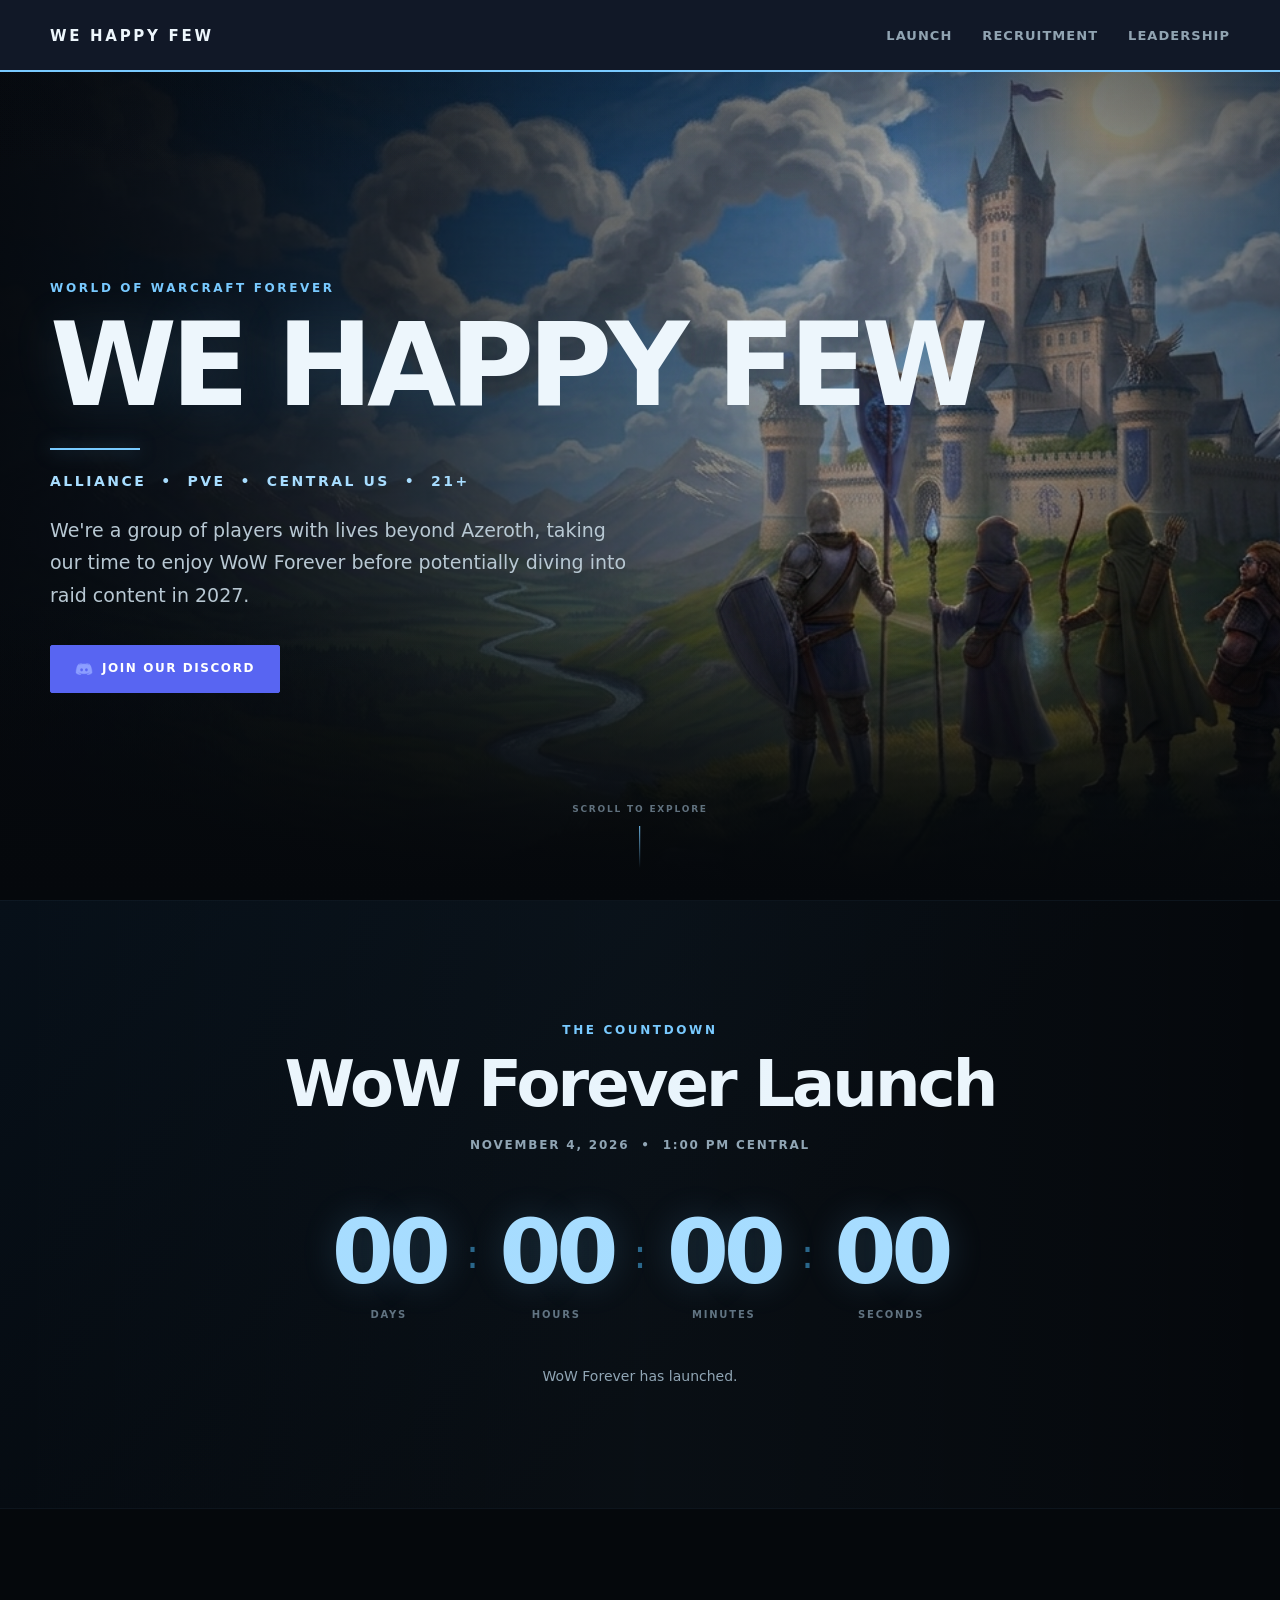
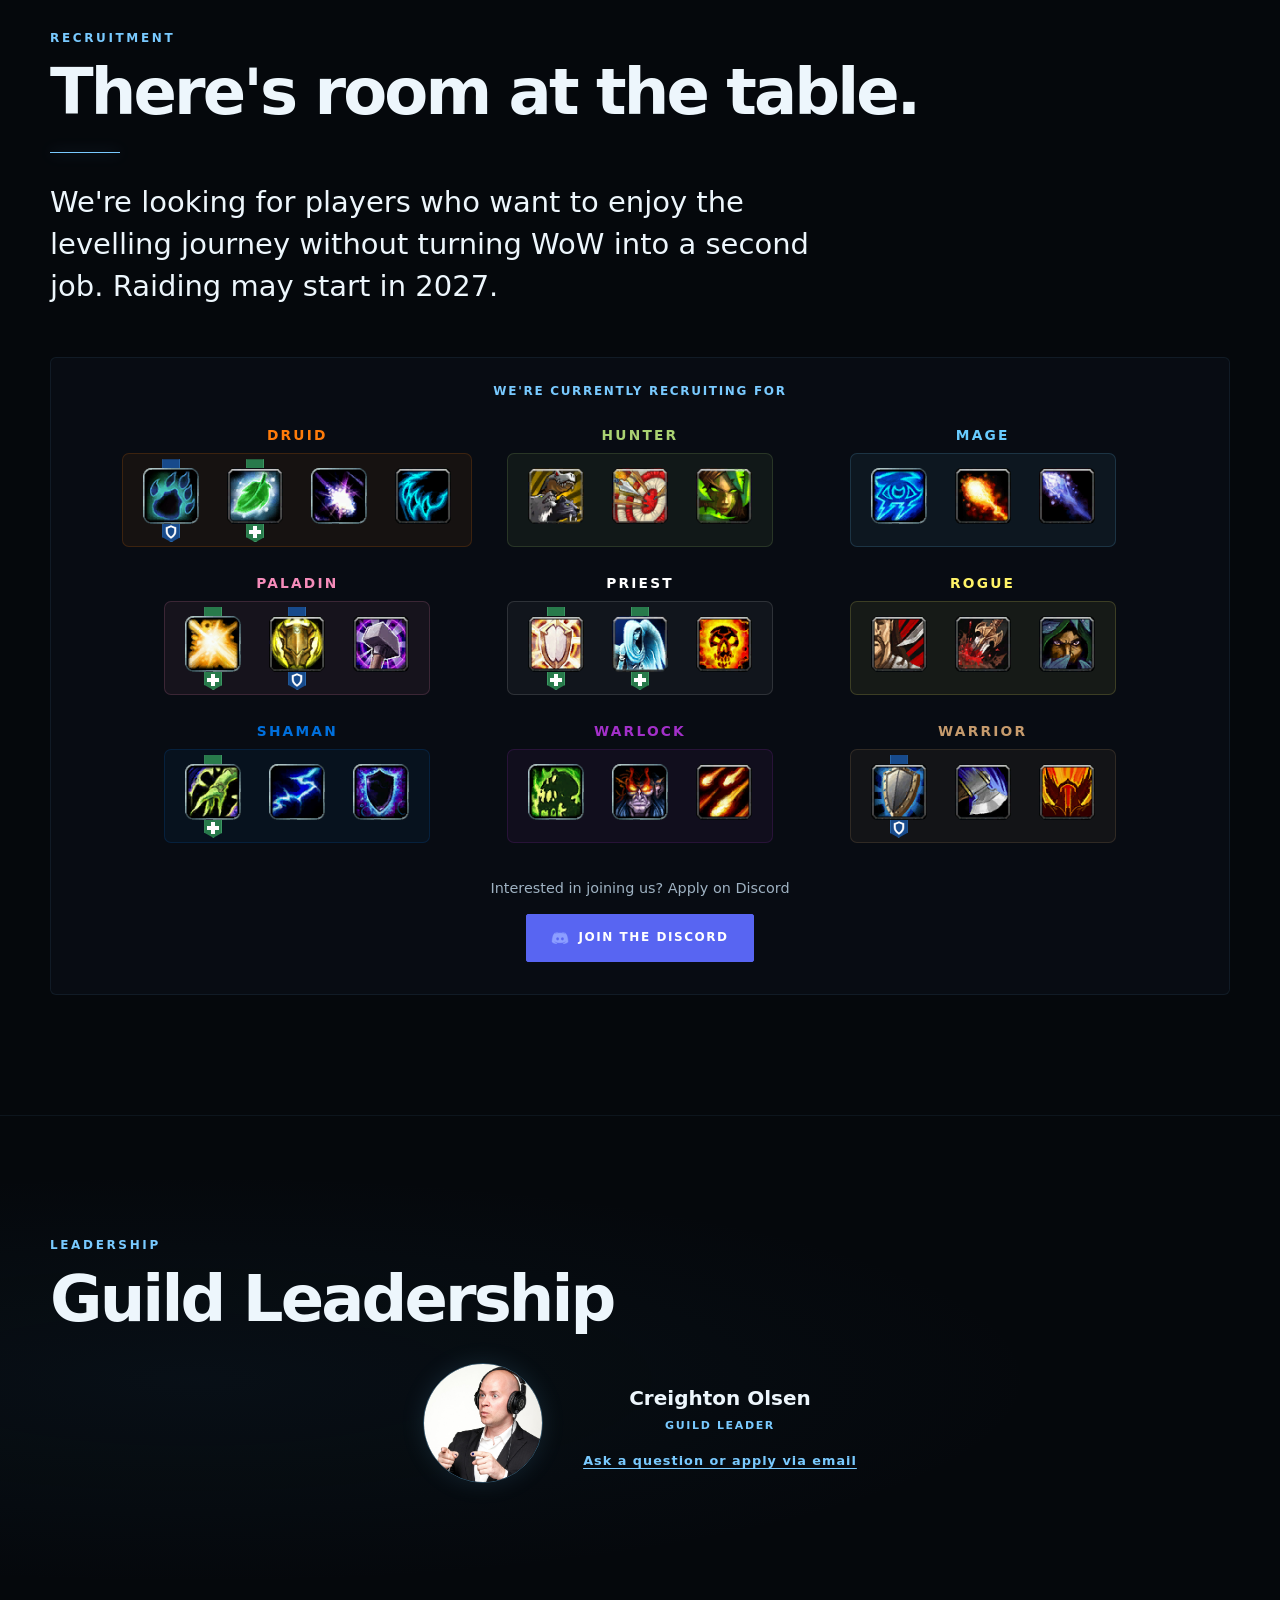
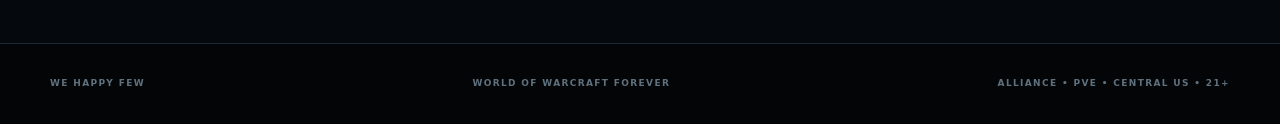
==== index.html @ 95b282a0 "1.1.3 favicon addition" ====
<!DOCTYPE html>
<html lang="en">
<head>
    <meta charset="UTF-8">
    <meta name="viewport" content="width=device-width, initial-scale=1.0">

    <title>We Happy Few | World of Warcraft Forever Guild</title>
    <meta name="description" content="We Happy Few is an Alliance PvE guild for WoW Forever. Players with lives beyond Azeroth taking our time and enjoying the game.">

    <!-- Open Graph -->
    <meta property="og:title" content="We Happy Few | World of Warcraft Forever Guild">
    <meta property="og:description" content="An Alliance PvE guild for WoW Forever. Players with lives beyond Azeroth taking our time and enjoying the game.">
    <meta property="og:type" content="website">
    <meta property="og:url" content="https://wehappyfew.us/">
    <meta property="og:site_name" content="We Happy Few">

    <meta property="og:image" content="https://wehappyfew.us/Images/social-preview.jpg">
    <meta property="og:image:secure_url" content="https://wehappyfew.us/Images/social-preview.jpg">
    <meta property="og:image:type" content="image/jpeg">
    <meta property="og:image:width" content="1200">
    <meta property="og:image:height" content="630">
    <meta property="og:image:alt" content="We Happy Few — World of Warcraft guild">

    <!-- X / Twitter -->
    <meta name="twitter:card" content="summary_large_image">
    <meta name="twitter:title" content="We Happy Few | World of Warcraft Forever Guild">
    <meta name="twitter:description" content="An Alliance PvE guild for WoW Forever. Players with lives beyond Azeroth taking our time and enjoying the game.">
    <meta name="twitter:image" content="https://wehappyfew.us/Images/social-preview.jpg">
    <meta name="twitter:image:alt" content="We Happy Few — World of Warcraft guild">

    <link rel="stylesheet" href="style.css">
	<link rel="icon" type="image/png" href="Images/favicon.png">
</head>

<body>

    <!-- NAVIGATION -->
    <header class="site-header">
        <div class="nav-container">
            <a href="#" class="brand">WE HAPPY FEW</a>

            <nav class="nav-links">
		<a href="#launch">LAUNCH</a>
		<a href="#recruitment">RECRUITMENT</a>
		<a href="#leadership">LEADERSHIP</a>
            </nav>

        </div>
    </header>


    <!-- HERO -->
    <main>

        <section class="hero">

            <div class="hero-overlay"></div>

            <div class="hero-content">

                <p class="eyebrow">WORLD OF WARCRAFT FOREVER</p>

                <h1>WE HAPPY FEW</h1>

                <div class="hero-divider"></div>

                <p class="hero-subtitle">
                    ALLIANCE &nbsp;•&nbsp; PVE &nbsp;•&nbsp; CENTRAL US &nbsp;•&nbsp; 21+
                </p>

                <p class="hero-description">
		We're a group of players with lives beyond Azeroth, 
		taking our time to enjoy WoW Forever before potentially 
		diving into raid content in 2027.
                </p>

<div class="hero-actions">
   <a
    href="https://discord.gg/CrdwSXDQe"
    class="button discord-button"
    target="_blank"
    rel="noopener noreferrer"
>
    <img
        src="Images/discord.png"
        alt=""
        class="discord-icon"
    >
    JOIN OUR DISCORD
</a>

</div>

            </div>

            <div class="hero-scroll">
                <span>SCROLL TO EXPLORE</span>
                <span class="scroll-line"></span>
            </div>

        </section>

        <!-- COUNTDOWN -->
        <section id="launch" class="section countdown-section">

            <div class="section-inner countdown-inner">

                <p class="section-label">THE COUNTDOWN</p>

                <h2>WoW Forever Launch</h2>

                <p class="countdown-date">
                    NOVEMBER 4, 2026 &nbsp;•&nbsp; 1:00 PM CENTRAL
                </p>

                <div class="countdown-grid">

                    <div class="countdown-unit">
                        <span id="days" class="countdown-number">00</span>
                        <span class="countdown-label">DAYS</span>
                    </div>

                    <div class="countdown-separator">:</div>

                    <div class="countdown-unit">
                        <span id="hours" class="countdown-number">00</span>
                        <span class="countdown-label">HOURS</span>
                    </div>

                    <div class="countdown-separator">:</div>

                    <div class="countdown-unit">
                        <span id="minutes" class="countdown-number">00</span>
                        <span class="countdown-label">MINUTES</span>
                    </div>

                    <div class="countdown-separator">:</div>

                    <div class="countdown-unit">
                        <span id="seconds" class="countdown-number">00</span>
                        <span class="countdown-label">SECONDS</span>
                    </div>

                </div>

                <p id="countdown-message" class="countdown-message">
                    Until we enter Azeroth.
                </p>

            </div>

        </section>

<!-- RECRUITMENT -->

<section id="recruitment" class="section recruitment-section">
    <div class="section-inner">

        <p class="section-label">RECRUITMENT</p>

        <h2>There's room at the table.</h2>

        <div class="section-rule"></div>

        <p class="large-copy">
	We're looking for players who want to enjoy the levelling journey without turning WoW into a second job. 
	Raiding may start in 2027.
        </p>

        <div class="class-recruitment">

            <p class="class-recruitment-label">
                WE'RE CURRENTLY RECRUITING FOR
            </p>

            <div class="class-spec-grid">

                <!-- DRUID -->

                <div class="class-spec-row">
                    <p class="class-name">DRUID</p>

                    <div class="class-specs">

                        <a class="spec-entry tank-spec" data-tooltip="Druid — Guardian">
                            <img src="Images/druid/guardian.png"
                                 alt="Druid Guardian"
                                 class="spec-icon">
                            <img src="Images/roles/tank.png"
                                 alt=""
                                 class="role-icon">
                        </a>

                        <a class="spec-entry healer-spec" data-tooltip="Druid — Restoration">
                            <img src="Images/druid/restoration.png"
                                 alt="Druid Restoration"
                                 class="spec-icon">
                            <img src="Images/roles/healer.png"
                                 alt=""
                                 class="role-icon">
                        </a>

                        <a class="spec-entry dps-spec" data-tooltip="Druid — Balance">
                            <img src="Images/druid/balance.png"
                                 alt="Druid Balance"
                                 class="spec-icon">
                        </a>

                        <a class="spec-entry dps-spec" data-tooltip="Druid — Feral">
                            <img src="Images/druid/feral.png"
                                 alt="Druid Feral"
                                 class="spec-icon">
                        </a>

                    </div>
                </div>


                <!-- HUNTER -->

                <div class="class-spec-row">
                    <p class="class-name">HUNTER</p>

                    <div class="class-specs">

                        <a class="spec-entry dps-spec" data-tooltip="Hunter — Beast Mastery">
                            <img src="Images/hunter/beastmastery.png"
                                 alt="Hunter Beast Mastery"
                                 class="spec-icon">
                        </a>

                        <a class="spec-entry dps-spec" data-tooltip="Hunter — Marksmanship">
                            <img src="Images/hunter/marksman.png"
                                 alt="Hunter Marksmanship"
                                 class="spec-icon">
                        </a>

                        <a class="spec-entry dps-spec" data-tooltip="Hunter — Survival">
                            <img src="Images/hunter/survival.png"
                                 alt="Hunter Survival"
                                 class="spec-icon">
                        </a>

                    </div>
                </div>


                <!-- MAGE -->

                <div class="class-spec-row">
                    <p class="class-name">MAGE</p>

                    <div class="class-specs">

                        <a class="spec-entry dps-spec" data-tooltip="Mage — Arcane">
                            <img src="Images/mage/arcane.png"
                                 alt="Mage Arcane"
                                 class="spec-icon">
                        </a>

                        <a class="spec-entry dps-spec" data-tooltip="Mage — Fire">
                            <img src="Images/mage/fire.png"
                                 alt="Mage Fire"
                                 class="spec-icon">
                        </a>

                        <a class="spec-entry dps-spec" data-tooltip="Mage — Frost">
                            <img src="Images/mage/frost.png"
                                 alt="Mage Frost"
                                 class="spec-icon">
                        </a>

                    </div>
                </div>


                <!-- PALADIN -->

                <div class="class-spec-row">
                    <p class="class-name">PALADIN</p>

                    <div class="class-specs">

                        <a class="spec-entry healer-spec" data-tooltip="Paladin — Holy">
                            <img src="Images/paladin/holy.png"
                                 alt="Paladin Holy"
                                 class="spec-icon">
                            <img src="Images/roles/healer.png"
                                 alt=""
                                 class="role-icon">
                        </a>

                        <a class="spec-entry tank-spec" data-tooltip="Paladin — Protection">
                            <img src="Images/paladin/protection.png"
                                 alt="Paladin Protection"
                                 class="spec-icon">
                            <img src="Images/roles/tank.png"
                                 alt=""
                                 class="role-icon">
                        </a>

                        <a class="spec-entry dps-spec" data-tooltip="Paladin — Retribution">
                            <img src="Images/paladin/retribution.png"
                                 alt="Paladin Retribution"
                                 class="spec-icon">
                        </a>

                    </div>
                </div>


                <!-- PRIEST -->

                <div class="class-spec-row">
                    <p class="class-name">PRIEST</p>

                    <div class="class-specs">

                        <a class="spec-entry healer-spec" data-tooltip="Priest — Discipline">
                            <img src="Images/priest/discipline.png"
                                 alt="Priest Discipline"
                                 class="spec-icon">
                            <img src="Images/roles/healer.png"
                                 alt=""
                                 class="role-icon">
                        </a>

                        <a class="spec-entry healer-spec" data-tooltip="Priest — Holy">
                            <img src="Images/priest/holy.png"
                                 alt="Priest Holy"
                                 class="spec-icon">
                            <img src="Images/roles/healer.png"
                                 alt=""
                                 class="role-icon">
                        </a>

                        <a class="spec-entry dps-spec" data-tooltip="Priest — Shadow">
                            <img src="Images/priest/shadow.png"
                                 alt="Priest Shadow"
                                 class="spec-icon">
                        </a>

                    </div>
                </div>


                <!-- ROGUE -->

                <div class="class-spec-row">
                    <p class="class-name">ROGUE</p>

                    <div class="class-specs">

                        <a class="spec-entry dps-spec" data-tooltip="Rogue — Assassination">
                            <img src="Images/rogue/assassination.png"
                                 alt="Rogue Assassination"
                                 class="spec-icon">
                        </a>

                        <a class="spec-entry dps-spec" data-tooltip="Rogue — Combat">
                            <img src="Images/rogue/combat.png"
                                 alt="Rogue Combat"
                                 class="spec-icon">
                        </a>

                        <a class="spec-entry dps-spec" data-tooltip="Rogue — Subtlety">
                            <img src="Images/rogue/subtlety.png"
                                 alt="Rogue Subtlety"
                                 class="spec-icon">
                        </a>

                    </div>
                </div>


                <!-- SHAMAN -->

                <div class="class-spec-row">
                    <p class="class-name">SHAMAN</p>

                    <div class="class-specs">

                        <a class="spec-entry healer-spec" data-tooltip="Shaman — Restoration">
                            <img src="Images/shaman/restoration.png"
                                 alt="Shaman Restoration"
                                 class="spec-icon">
                            <img src="Images/roles/healer.png"
                                 alt=""
                                 class="role-icon">
                        </a>

                        <a class="spec-entry dps-spec" data-tooltip="Shaman — Elemental">
                            <img src="Images/shaman/elemental.png"
                                 alt="Shaman Elemental"
                                 class="spec-icon">
                        </a>

                        <a class="spec-entry dps-spec" data-tooltip="Shaman — Enhancement">
                            <img src="Images/shaman/enhancement.png"
                                 alt="Shaman Enhancement"
                                 class="spec-icon">
                        </a>

                    </div>
                </div>


                <!-- WARLOCK -->

                <div class="class-spec-row">
                    <p class="class-name">WARLOCK</p>

                    <div class="class-specs">

                        <a class="spec-entry dps-spec" data-tooltip="Warlock — Affliction">
                            <img src="Images/warlock/affliction.png"
                                 alt="Warlock Affliction"
                                 class="spec-icon">
                        </a>

                        <a class="spec-entry dps-spec" data-tooltip="Warlock — Demonology">
                            <img src="Images/warlock/demonology.png"
                                 alt="Warlock Demonology"
                                 class="spec-icon">
                        </a>

                        <a class="spec-entry dps-spec" data-tooltip="Warlock — Destruction">
                            <img src="Images/warlock/destruction.png"
                                 alt="Warlock Destruction"
                                 class="spec-icon">
                        </a>

                    </div>
                </div>


                <!-- WARRIOR -->

                <div class="class-spec-row">
                    <p class="class-name">WARRIOR</p>

                    <div class="class-specs">

                        <a class="spec-entry tank-spec" data-tooltip="Warrior — Protection">
                            <img src="Images/warrior/protection.png"
                                 alt="Warrior Protection"
                                 class="spec-icon">
                            <img src="Images/roles/tank.png"
                                 alt=""
                                 class="role-icon">
                        </a>

                        <a class="spec-entry dps-spec" data-tooltip="Warrior — Arms">
                            <img src="Images/warrior/arms.png"
                                 alt="Warrior Arms"
                                 class="spec-icon">
                        </a>

                        <a class="spec-entry dps-spec" data-tooltip="Warrior — Fury">
                            <img src="Images/warrior/fury.png"
                                 alt="Warrior Fury"
                                 class="spec-icon">
                        </a>

                    </div>
                </div>

            </div>


            <!-- DISCORD CTA -->

            <div class="recruitment-cta">

                <p>Interested in joining us? Apply on Discord</p>

                <a href="https://discord.gg/CrdwSXDQe"
                   class="button discord-button"
                   target="_blank"
                   rel="noopener noreferrer">

                    <img src="Images/discord.png"
                         alt=""
                         class="discord-icon">

                    JOIN THE DISCORD

                </a>

            </div>

        </div>

    </div>
</section>

<!-- LEADERSHIP -->
<section id="leadership" class="section leadership-section">

    <div class="section-inner">

        <p class="section-label">LEADERSHIP</p>

        <h2>Guild Leadership</h2>

        <div class="leadership-card">

            <div class="leader-mark">
                <img
                    src="Images/creighton.jpg"
                    alt="Creighton Olsen"
                    class="leadership-photo"
                >
            </div>

            <div class="leader-info">
                <p class="leader-name">Creighton Olsen</p>
                <p class="leader-title">Guild Leader</p>

                <a
                    href="mailto:Creightonwow@gmail.com?subject=We%20Happy%20Few%20Guild%20Application"
                    class="leader-email-link"
                >
                    Ask a question or apply via email
                </a>
            </div>

        </div>

    </div>

</section>

    <!-- FOOTER -->
    <footer class="site-footer">

        <div class="footer-inner">

            <span>WE HAPPY FEW</span>

            <span>WORLD OF WARCRAFT FOREVER</span>

            <span>ALLIANCE • PVE • CENTRAL US • 21+</span>

        </div>

    </footer>


    <script src="script.js"></script>

</body>
</html>
---- style.css ----
/* =========================================
   WE HAPPY FEW
   World of Warcraft Forever
   ========================================= */

:root {
    --bg: #05080c;
    --bg-soft: #080d13;
    --bg-card: #0b121a;

    --blue: #79caff;
    --blue-bright: #a8ddff;
    --blue-dark: #286487;

    --text: #edf6fc;
    --text-muted: #91a4b2;
    --text-dim: #60717e;

    --border: rgba(121, 202, 255, 0.18);
    --border-strong: rgba(121, 202, 255, 0.42);

    --max-width: 1180px;
}


/* =========================================
   RESET
   ========================================= */

* {
    margin: 0;
    padding: 0;
    box-sizing: border-box;
}

html {
    scroll-behavior: smooth;
}

body {
    background: var(--bg);
    color: var(--text);
    font-family:
        Inter,
        ui-sans-serif,
        system-ui,
        -apple-system,
        BlinkMacSystemFont,
        "Segoe UI",
        sans-serif;
    line-height: 1.6;
}

a {
    color: inherit;
    text-decoration: none;
}

button,
a {
    -webkit-tap-highlight-color: transparent;
}


/* =========================================
   HEADER
   ========================================= */

.site-header {
    position: fixed;
    top: 0;
    left: 0;
    width: 100%;
    height: 72px;
    z-index: 9999;

    background: #111827;
    border-bottom: 2px solid #79caff;

    display: block !important;
}

.nav-container {
    width: min(var(--max-width), calc(100% - 48px));
    height: 72px;
    margin: 0 auto;

    display: flex;
    align-items: center;
    justify-content: space-between;
    gap: 32px;
}

.brand {
    font-size: 15px;
    font-weight: 800;
    letter-spacing: 0.18em;
    white-space: nowrap;
}

.nav-links {
    display: flex;
    align-items: center;
    gap: 30px;

    font-size: 13px;
    font-weight: 600;
    letter-spacing: 0.08em;
    text-transform: uppercase;

    color: var(--text-muted);
}

.nav-links a {
    transition:
        color 0.2s ease,
        text-shadow 0.2s ease;
}

.nav-links a:hover {
    color: var(--blue-bright);
    text-shadow: 0 0 18px rgba(121, 202, 255, 0.35);
}

.nav-discord {
    display: inline-flex;
    align-items: center;
    justify-content: center;
    gap: 8px;

    padding: 8px 14px;

    background: #5865F2;
    color: #ffffff;

    border: 1px solid #5865F2;
    border-radius: 4px;

    font-size: 0.75rem;
    font-weight: 700;
    letter-spacing: 0.08em;

    transition:
        background 0.2s ease,
        border-color 0.2s ease;
}

.nav-discord:hover {
    background: #4752C4;
    border-color: #4752C4;
    color: #ffffff;
}

/* =========================================
   HERO
   ========================================= */

.hero {
    min-height: 100vh;
    min-height: 100svh;

    position: relative;
    overflow: hidden;

    display: flex;
    align-items: center;
    justify-content: center;

    background:
    linear-gradient(
        90deg,
        rgba(5, 8, 12, 0.92) 0%,
        rgba(5, 8, 12, 0.68) 35%,
        rgba(5, 8, 12, 0.25) 70%,
        rgba(5, 8, 12, 0.55) 100%
    ),
    url("Images/hero.jpg") 85% center / cover no-repeat;

}

.hero::before {
    content: "";

    position: absolute;
    inset: 0;

    background:
        linear-gradient(
            to bottom,
            rgba(5, 8, 12, 0.15),
            transparent 25%,
            transparent 65%,
            rgba(5, 8, 12, 0.9) 100%
        );

    pointer-events: none;
}

.hero::after {
    content: none;
}

.hero-overlay {
    position: absolute;
    inset: 0;

    background:
        linear-gradient(
            to bottom,
            rgba(5, 8, 12, 0.35),
            transparent 20%,
            transparent 70%,
            rgba(5, 8, 12, 1) 100%
        );

    pointer-events: none;
}

.hero-content {
    position: relative;
    z-index: 2;

    width: min(var(--max-width), calc(100% - 48px));

    padding-top: 72px;
}

.eyebrow,
.section-label {
    color: var(--blue);
    font-size: 12px;
    font-weight: 800;
    letter-spacing: 0.22em;
    text-transform: uppercase;
}

.hero h1 {
    margin-top: 16px;

    font-size: clamp(4rem, 9vw, 8.5rem);
    line-height: 0.9;
    font-weight: 900;
    letter-spacing: -0.055em;

    text-shadow:
        0 0 50px rgba(121, 202, 255, 0.12);
}

.hero-divider {
    width: 90px;
    height: 2px;

    margin: 30px 0 20px;

    background: var(--blue);

    box-shadow:
        0 0 18px rgba(121, 202, 255, 0.55);
}

.hero-subtitle {
    color: var(--blue-bright);

    font-size: 14px;
    font-weight: 700;
    letter-spacing: 0.18em;
}

.hero-description {
    max-width: 580px;

    margin-top: 22px;

    color: #b8c8d3;

    font-size: clamp(16px, 2vw, 19px);
    line-height: 1.7;
}

.hero-actions {
    display: flex;
    flex-wrap: wrap;
    gap: 12px;

    margin-top: 34px;
}

/* DISCORD BUTTON */

.discord-button {
    display: inline-flex;
    align-items: center;
    justify-content: center;
    gap: 9px;

    min-height: 48px;
    padding: 0 24px;

    background: #5865F2;
    color: #ffffff;

    border: 1px solid #5865F2;
    border-radius: 4px;
}

.discord-button:hover {
    background: #4752C4;
    border-color: #4752C4;
    color: #ffffff;
}

.button {
    display: inline-flex;
    align-items: center;
    justify-content: center;

    min-height: 48px;
    padding: 0 24px;

    border-radius: 2px;

    font-size: 12px;
    font-weight: 800;
    letter-spacing: 0.13em;

    transition:
        transform 0.2s ease,
        background 0.2s ease,
        box-shadow 0.2s ease,
        border-color 0.2s ease;
}

.button:hover {
    transform: translateY(-2px);
}

.button-primary {
    color: #041018;
    background: var(--blue);

    box-shadow:
        0 0 25px rgba(121, 202, 255, 0.16);
}

.button-primary:hover {
    background: var(--blue-bright);

    box-shadow:
        0 0 35px rgba(121, 202, 255, 0.28);
}

.button-secondary {
    color: var(--text);
    border: 1px solid var(--border-strong);
    background: rgba(5, 8, 12, 0.35);
}

.button-secondary:hover {
    background: rgba(121, 202, 255, 0.08);
    border-color: var(--blue);
}

.hero-scroll {
    position: absolute;
    z-index: 2;

    bottom: 32px;
    left: 50%;

    transform: translateX(-50%);

    display: flex;
    flex-direction: column;
    align-items: center;
    gap: 10px;

    color: var(--text-dim);

    font-size: 9px;
    font-weight: 700;
    letter-spacing: 0.2em;
}

.scroll-line {
    width: 1px;
    height: 42px;

    background:
        linear-gradient(
            to bottom,
            var(--blue),
            transparent
        );
}


/* =========================================
   GENERAL SECTIONS
   ========================================= */

.section {
    position: relative;

    padding: 120px 0;

    border-top: 1px solid rgba(121, 202, 255, 0.07);
}

.section-inner {
    width: min(var(--max-width), calc(100% - 48px));
    margin: 0 auto;
}

.section h2 {
    margin-top: 12px;

    font-size: clamp(2.5rem, 5vw, 4.8rem);
    line-height: 1;
    letter-spacing: -0.045em;
}

.section-rule {
    width: 70px;
    height: 1px;

    margin: 28px 0;

    background: var(--blue);

    box-shadow:
        0 0 14px rgba(121, 202, 255, 0.45);
}

.large-copy {
    max-width: 800px;

    color: var(--text);

    font-size: clamp(20px, 3vw, 29px);
    line-height: 1.45;
}

.body-copy {
    max-width: 700px;

    margin-top: 22px;

    color: var(--text-muted);

    font-size: 16px;
    line-height: 1.8;
}

.hero-stat-grid {
    grid-template-columns: repeat(4, 1fr);
    max-width: 1000px;
    margin-top: 48px;
}

.hero-stat-grid .stat {
    padding: 22px 20px;
}

.hero-stat-grid .stat-value {
    font-size: 18px;
}

.hero-stat-grid .stat-label {
    font-size: 9px;
}

/* =========================================
   COUNTDOWN
   ========================================= */

.countdown-section {
    overflow: hidden;

    background:
        linear-gradient(
            135deg,
            #071019,
            #05080c 60%
        );
}

.countdown-section::before {
    content: "";

    position: absolute;
    inset: 0;

    background:
        linear-gradient(
            90deg,
            transparent,
            rgba(121, 202, 255, 0.035),
            transparent
        );

    pointer-events: none;
}

.countdown-inner {
    text-align: center;
}

.countdown-inner .section-label {
    display: block;
}

.countdown-date {
    margin-top: 20px;

    color: var(--text-muted);

    font-size: 12px;
    font-weight: 700;
    letter-spacing: 0.15em;
}

.countdown-grid {
    display: flex;
    align-items: center;
    justify-content: center;

    margin-top: 55px;
}

.countdown-unit {
    min-width: 130px;
}

.countdown-number {
    display: block;

    color: var(--blue-bright);

    font-size: clamp(3rem, 7vw, 6rem);
    font-weight: 800;
    line-height: 0.95;
    letter-spacing: -0.06em;

    text-shadow:
        0 0 35px rgba(121, 202, 255, 0.18);
}

.countdown-label {
    display: block;

    margin-top: 12px;

    color: var(--text-dim);

    font-size: 10px;
    font-weight: 800;
    letter-spacing: 0.18em;
}

.countdown-separator {
    margin: 0 12px 25px;

    color: var(--blue-dark);

    font-size: 40px;
    font-weight: 300;
}

.countdown-message {
    margin-top: 42px;

    color: var(--text-muted);

    font-size: 14px;
}

/* RECRUITMENT */

.class-recruitment {
    margin-top: 50px;
    padding: 24px 28px 32px;
    background: rgba(11, 18, 26, 0.55);
    border: 1px solid rgba(121, 202, 255, 0.08);
    border-radius: 6px;
}

.class-recruitment-label {
    margin: 0 0 28px;
    color: #79caff;
    font-size: 0.75rem;
    font-weight: 700;
    letter-spacing: 0.14em;
    text-align: center;
}


/* CLASS GRID */

.class-spec-grid {
    display: grid;
    grid-template-columns: repeat(3, 1fr);
    gap: 30px 28px;
    width: 100%;
    max-width: 1000px;
    margin: 0 auto;
}

.class-spec-row {
    display: flex;
    flex-direction: column;
    align-items: center;
    min-width: 0;
}

.class-name {
    margin: 0 0 10px;
    font-size: 0.86rem;
    font-weight: 800;
    letter-spacing: 0.16em;
    line-height: 1;
    text-align: center;
    text-transform: uppercase;
}


/* CLASS NAME COLORS */

.class-spec-row:nth-child(1) .class-name {
    color: #ff7c0a;
}

.class-spec-row:nth-child(2) .class-name {
    color: #aad372;
}

.class-spec-row:nth-child(3) .class-name {
    color: #68ccff;
}

.class-spec-row:nth-child(4) .class-name {
    color: #f58cba;
}

.class-spec-row:nth-child(5) .class-name {
    color: #ffffff;
}

.class-spec-row:nth-child(6) .class-name {
    color: #fff468;
}

.class-spec-row:nth-child(7) .class-name {
    color: #0070dd;
}

.class-spec-row:nth-child(8) .class-name {
    color: #a330c9;
}

.class-spec-row:nth-child(9) .class-name {
    color: #c69b6d;
}


/* SPEC GROUPS */

.class-specs {
    display: flex;
    align-items: center;
    justify-content: center;
    gap: 8px;
    min-width: 0;
    padding: 7px 10px 15px;
    border: 1px solid transparent;
    border-radius: 7px;
}


/* CLASS-COLORED GROUP BOXES */

.class-spec-row:nth-child(1) .class-specs {
    background: rgba(255, 124, 10, 0.06);
    border-color: rgba(255, 124, 10, 0.16);
}

.class-spec-row:nth-child(2) .class-specs {
    background: rgba(170, 211, 114, 0.06);
    border-color: rgba(170, 211, 114, 0.16);
}

.class-spec-row:nth-child(3) .class-specs {
    background: rgba(104, 204, 255, 0.06);
    border-color: rgba(104, 204, 255, 0.16);
}

.class-spec-row:nth-child(4) .class-specs {
    background: rgba(245, 140, 186, 0.06);
    border-color: rgba(245, 140, 186, 0.16);
}

.class-spec-row:nth-child(5) .class-specs {
    background: rgba(255, 255, 255, 0.04);
    border-color: rgba(255, 255, 255, 0.12);
}

.class-spec-row:nth-child(6) .class-specs {
    background: rgba(255, 244, 104, 0.06);
    border-color: rgba(255, 244, 104, 0.16);
}

.class-spec-row:nth-child(7) .class-specs {
    background: rgba(0, 112, 221, 0.06);
    border-color: rgba(0, 112, 221, 0.16);
}

.class-spec-row:nth-child(8) .class-specs {
    background: rgba(163, 48, 201, 0.06);
    border-color: rgba(163, 48, 201, 0.16);
}

.class-spec-row:nth-child(9) .class-specs {
    background: rgba(198, 155, 109, 0.06);
    border-color: rgba(198, 155, 109, 0.16);
}


/* SPEC ENTRY */

.spec-entry {
    position: relative;

    display: flex;
    align-items: center;
    justify-content: center;

    flex: 0 0 76px;
    width: 76px;
    height: 70px;

    padding: 5px 8px;
    box-sizing: border-box;

    border: 1px solid transparent;
    border-radius: 7px;

    text-decoration: none;

    /*
     * Creates an isolated stacking context so the
     * ribbon, spec icon, role icon, and tooltip
     * layer predictably.
     */
    isolation: isolate;

    transition:
        transform 0.2s ease,
        background 0.2s ease,
        border-color 0.2s ease,
        box-shadow 0.2s ease;
}


/* SPEC ICON */

.spec-entry .spec-icon {
    position: relative;

    width: 56px;
    height: 56px;

    object-fit: contain;
    border-radius: 6px;

    z-index: 2;
}

/* ROLE ICON */

.spec-entry .role-icon {
    position: absolute;
    left: 50%;
    top: 62px;

    width: 16px;
    height: 16px;

    margin: 0;
    padding: 0;

    transform: translateX(-50%);

    object-fit: contain;
    object-position: center;

    display: block;

    z-index: 3;
    pointer-events: none;
}

/* ROLE RIBBONS */

.spec-entry.tank-spec::before,
.spec-entry.healer-spec::before {
    content: "";

    position: absolute;
    left: 50%;
    top: -3px;

    width: 16px;
    height: 82px;

    transform: translateX(-50%);

    z-index: 1;

    box-shadow:
        0 2px 4px rgba(0, 0, 0, 0.35);

    clip-path: polygon(
        0 0,
        100% 0,
        100% 94%,
        50% 100%,
        0 94%
    );

    pointer-events: none;
}


/* TANK RIBBON */

.spec-entry.tank-spec::before {
    background: #174A8B;

    border-left: 1px solid #2865A8;
    border-right: 1px solid #2865A8;
    border-bottom: 1px solid #2865A8;

    box-shadow:
        0 3px 5px rgba(0, 0, 0, 0.25);
}


/* HEALER RIBBON */

.spec-entry.healer-spec::before {
    background: #287A4B;

    border-left: 1px solid #3C9662;
    border-right: 1px solid #3C9662;
    border-bottom: 1px solid #3C9662;

    box-shadow:
        0 3px 5px rgba(0, 0, 0, 0.25);
}

/* TOOLTIP */

.spec-entry::after {
    content: attr(data-tooltip);

    position: absolute;

    bottom: -34px;
    left: 50%;

    transform: translateX(-50%);

    padding: 6px 9px;

    background: #0b121a;

    border: 1px solid rgba(121, 202, 255, 0.25);
    border-radius: 4px;

    color: #dce8f2;

    font-size: 0.7rem;
    font-weight: 600;

    white-space: nowrap;

    opacity: 0;
    pointer-events: none;

    transition: opacity 0.15s ease;

    z-index: 10;
}

.spec-entry:hover::after {
    opacity: 1;
}

/* RECRUITMENT CTA */

.recruitment-cta {
    margin-top: 34px;
    text-align: center;
}

.recruitment-cta p {
    margin: 0 0 14px;
    color: #9fb2c2;
    font-size: 0.9rem;
}

.recruitment-cta .discord-button {
    width: auto;
}

.discord-icon {
    display: block;

    width: 18px;
    height: 18px;

    min-width: 18px;
    min-height: 18px;

    max-width: 18px;
    max-height: 18px;

    flex: 0 0 18px;

    object-fit: contain;
    object-position: center;
}

/* RESPONSIVE */

@media (max-width: 1000px) {
    .class-spec-grid {
        grid-template-columns: repeat(2, 1fr);
    }
}

@media (max-width: 700px) {
    .class-recruitment {
        padding: 22px 16px 28px;
    }

    .class-spec-grid {
        grid-template-columns: 1fr;
        gap: 18px;
    }

    .class-spec-row {
        justify-content: center;
    }
}

/* =========================================
   LEADERSHIP
   ========================================= */

.leadership-section {
    background:
        radial-gradient(
            ellipse at 15% 50%,
            rgba(32, 92, 127, 0.09),
            transparent 55%
        ),
        var(--bg);
}

.leadership-card {
    display: flex;
    align-items: center;
    justify-content: center;
    gap: 40px;
    padding: 32px;
}

.leader-mark {
    flex-shrink: 0;
}

.leader-info {
    display: flex;
    flex-direction: column;
    align-items: center;
    justify-content: center;
    text-align: center;
}

.leader-name {
    font-size: 20px;
    font-weight: 700;
}

.leader-title {
    margin-top: 3px;

    color: var(--blue);

    font-size: 11px;
    font-weight: 700;
    letter-spacing: 0.15em;
    text-transform: uppercase;
}

.leadership-photo {
    width: 120px;
    height: 120px;
    object-fit: cover;
    border-radius: 50%;
    border: 1px solid rgba(121, 202, 255, 0.35);
    box-shadow: 0 0 24px rgba(121, 202, 255, 0.12);
}

.leader-email-link {
    display: inline-block;
    margin-top: 16px;
    color: #79caff;
    text-decoration: underline;
    text-underline-offset: 3px;
    font-size: 0.8rem;
    font-weight: 700;
    letter-spacing: 0.08em;
}

.leader-email-link:hover {
    color: #a8ddff;
}

/* =========================================
   FINAL CTA
   ========================================= */

.final-cta {
    position: relative;

    padding: 150px 0;

    text-align: center;

    overflow: hidden;

    background:
        radial-gradient(
            ellipse at center,
            rgba(45, 117, 158, 0.15),
            transparent 55%
        ),
        #04070a;
}

.final-cta::before {
    content: "";

    position: absolute;
    inset: 0;

    background:
        linear-gradient(
            90deg,
            transparent 0%,
            rgba(121, 202, 255, 0.04) 50%,
            transparent 100%
        );

    pointer-events: none;
}

.final-cta-inner {
    position: relative;
    z-index: 2;

    width: min(var(--max-width), calc(100% - 48px));
    margin: 0 auto;
}

.final-cta h2 {
    margin: 15px 0 32px;

    font-size: clamp(2.8rem, 6vw, 5.5rem);
    line-height: 1;
    letter-spacing: -0.05em;
}


/* =========================================
   FOOTER
   ========================================= */

.site-footer {
    border-top: 1px solid var(--border);

    background: #030507;
}

.footer-inner {
    width: min(var(--max-width), calc(100% - 48px));
    min-height: 80px;

    margin: 0 auto;

    display: flex;
    align-items: center;
    justify-content: space-between;
    gap: 20px;

    color: var(--text-dim);

    font-size: 9px;
    font-weight: 700;
    letter-spacing: 0.15em;
}

/* INTERACTION POLISH */

.button {
    transition:
        transform 0.18s ease,
        filter 0.18s ease,
        box-shadow 0.18s ease;
}

.button:hover {
    transform: translateY(-2px);
    filter: brightness(1.08);
    box-shadow: 0 6px 18px rgba(0, 0, 0, 0.28);
}

.button:active {
    transform: translateY(0);
}

.nav-links a {
    transition:
        color 0.18s ease,
        opacity 0.18s ease;
}

.nav-links a:hover {
    color: #ffffff;
    opacity: 1;
}

/* =========================================
   MOBILE
   ========================================= */

@media (max-width: 800px) {

    .nav-container {
        width: min(var(--max-width), calc(100% - 32px));
    }

    .nav-links {
        display: none;
    }

    .nav-discord {
        padding: 8px 12px;
    }

    .hero-content,
    .section-inner,
    .final-cta-inner {
        width: calc(100% - 32px);
    }

    .hero h1 {
        font-size: clamp(3.5rem, 16vw, 6rem);
    }

    .hero-description {
        max-width: 500px;
    }

    .hero-scroll {
        display: none;
    }

    .section {
        padding: 85px 0;
    }

    .stat-grid {
        grid-template-columns: 1fr;

        margin-top: 50px;
    }

    .stat {
        border-right: none;
        border-bottom: 1px solid var(--border);
    }

    .stat:last-child {
        border-bottom: none;
    }

    .countdown-grid {
        gap: 3px;
    }

    .countdown-unit {
        min-width: 0;
        flex: 1;
    }

    .countdown-separator {
        margin: 0 2px 22px;

        font-size: 24px;
    }

    .countdown-number {
        font-size: clamp(2rem, 10vw, 4rem);
    }

.recruitment-cta {
    flex-direction: column;
    align-items: center;
    justify-content: center;
    gap: 20px;
}

    .footer-inner {
        width: calc(100% - 32px);

        padding: 25px 0;

        flex-direction: column;
        align-items: flex-start;
    }
}

.hero-stat-grid {
    grid-template-columns: repeat(2, 1fr);
}

@media (max-width: 480px) {

    .hero-actions {
        flex-direction: column;
        align-items: stretch;
    }

.button {
    width: 100%;
}

.recruitment-cta .discord-button {
    width: auto;
}

    .countdown-date {
        font-size: 10px;
    }

    .leadership-card {
        padding: 22px;
    }
}

@media (max-width: 700px) {

    .class-recruitment {
        padding: 20px 14px 22px;
    }

}

@media (max-width: 600px) {
    .leadership-card {
        flex-direction: column;
        gap: 24px;
    }
}

.hero-stat-grid .stat,
.hero-stat-grid .stat-value,
.hero-stat-grid .stat-label {
    text-align: center;
}
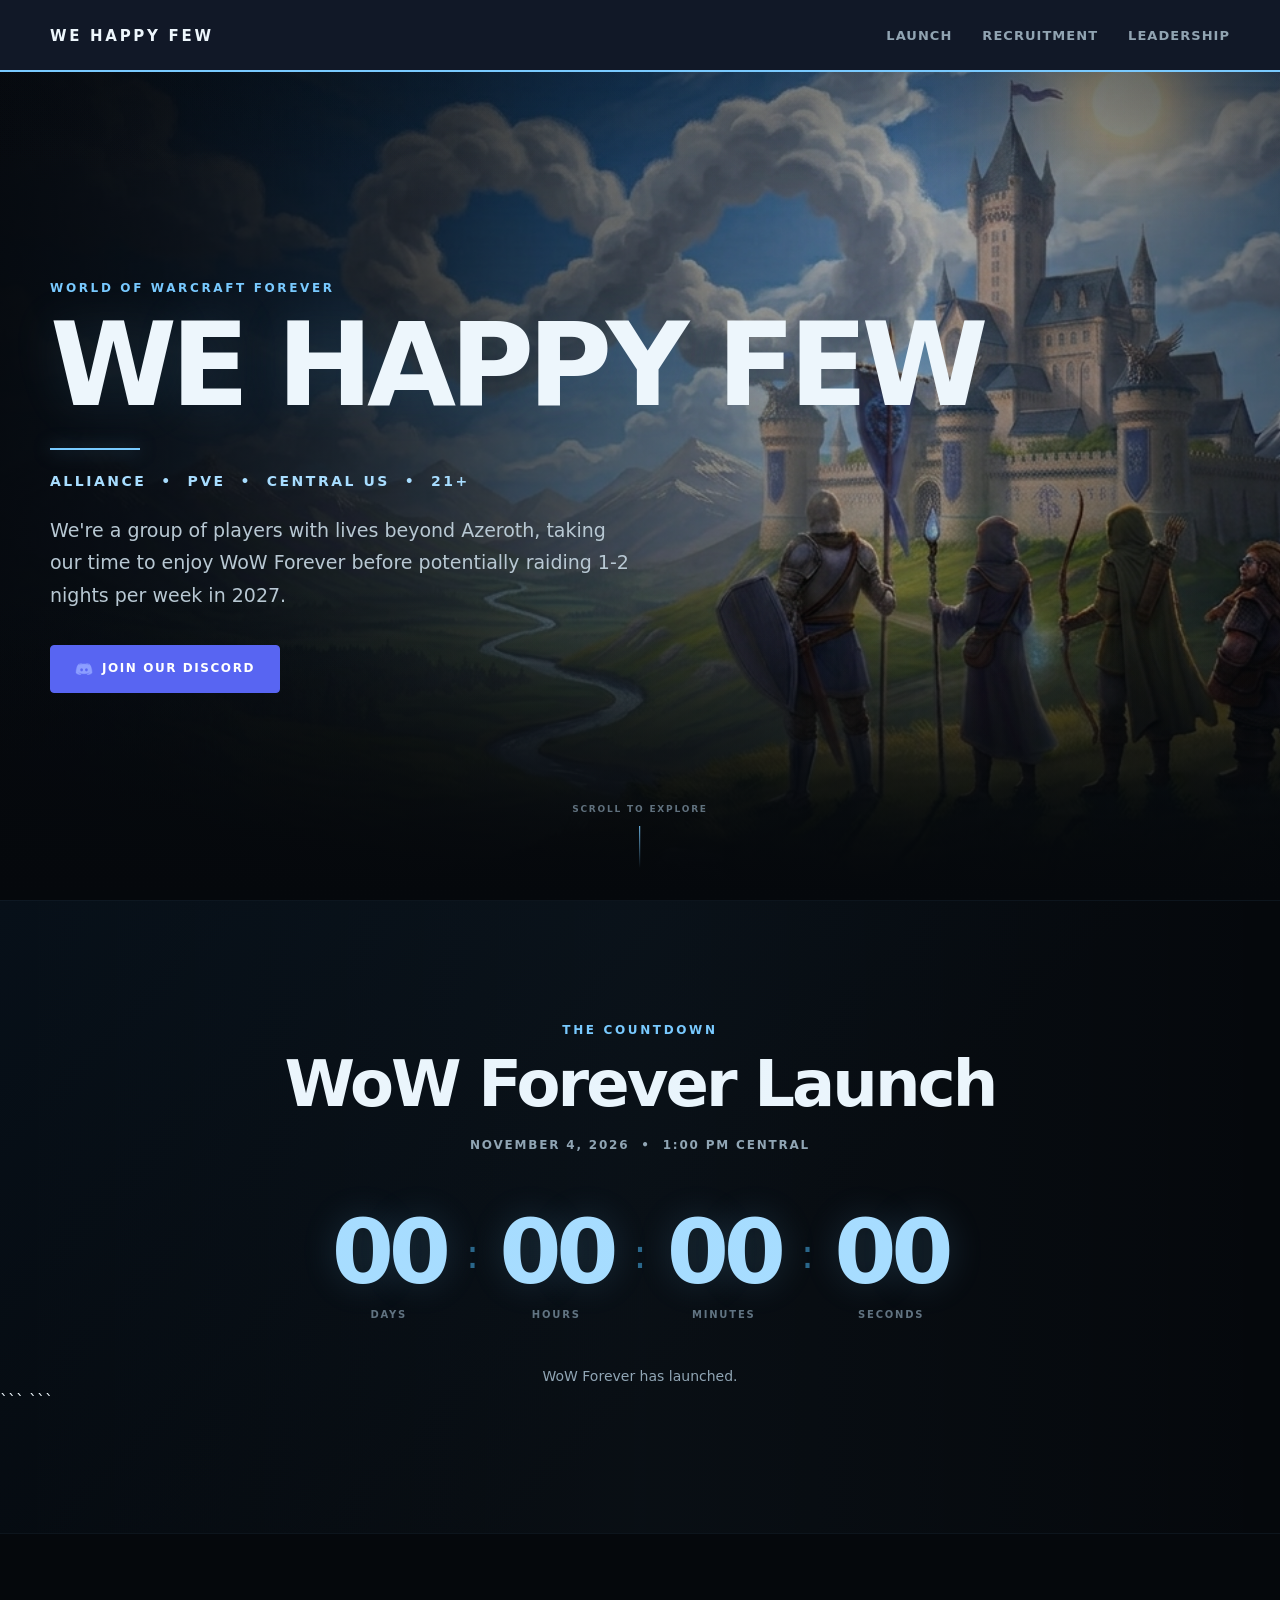
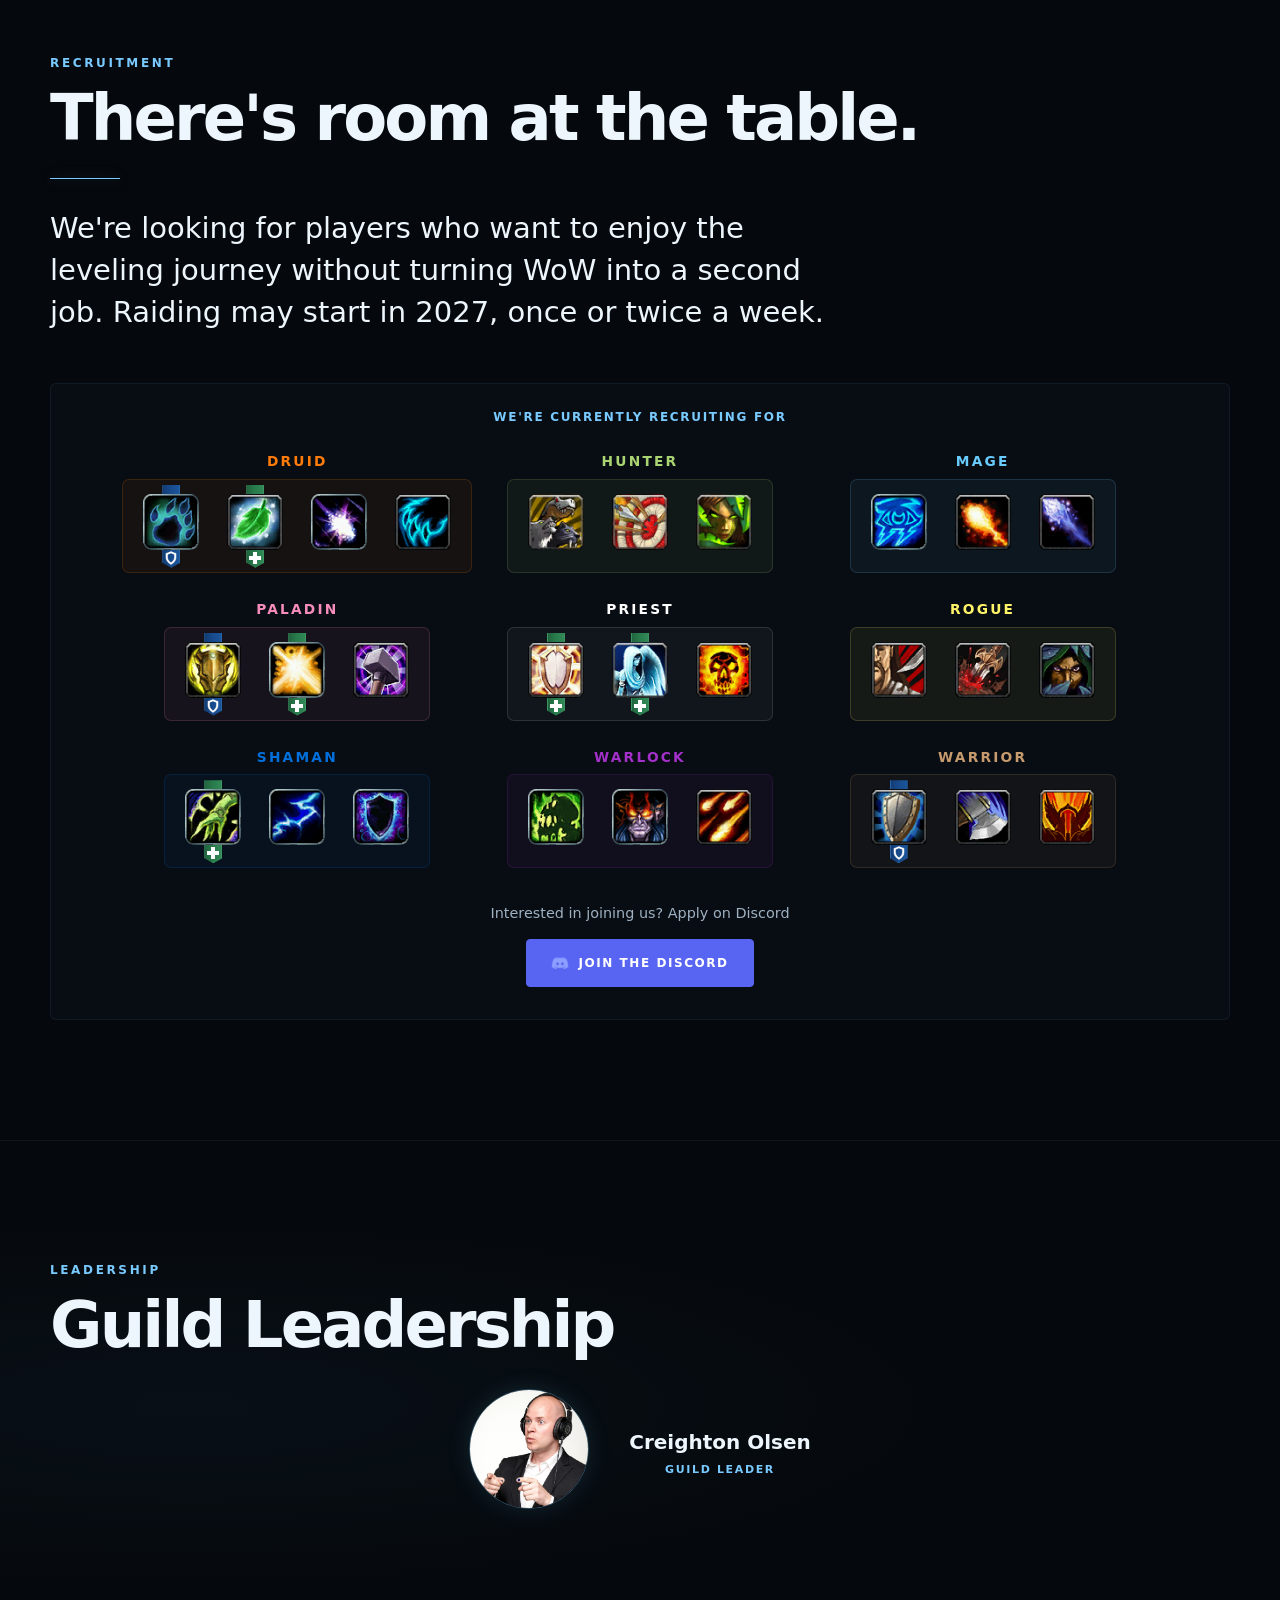
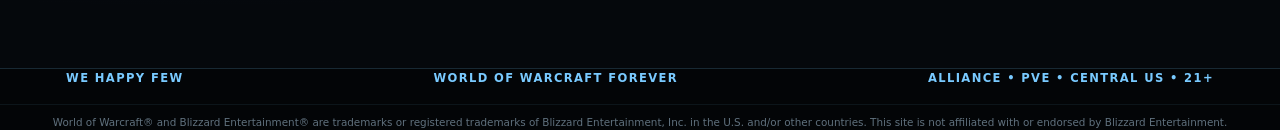
==== commit e343bc73: "1.2 Polish and Published for Public" ====
--- a/index.html
+++ b/index.html
@@ -71,7 +71,7 @@
                 <p class="hero-description">
 		We're a group of players with lives beyond Azeroth, 
 		taking our time to enjoy WoW Forever before potentially 
-		diving into raid content in 2027.
+		raiding 1-2 nights per week in 2027.
                 </p>
 
 <div class="hero-actions">
@@ -143,11 +143,35 @@
 
                 </div>
 
-                <p id="countdown-message" class="countdown-message">
-                    Until we enter Azeroth.
-                </p>
-
-            </div>
+<p id="countdown-message" class="countdown-message">
+    From this day to the ending of the world,<br>
+    But we in it shall be remember’d;<br>
+    <strong>We few, we happy few,</strong> we band of brothers;<br>
+    For he to-day that sheds his blood with me<br>
+    Shall be my brother; be he ne’er so vile,<br>
+    This day shall gentle his condition:<br>
+    <br>
+    And gentlemen in <s>England</s> <strong>Azeroth</strong> now a-bed<br>
+    Shall think themselves accursed they were not here,<br>
+    And hold their manhoods cheap whiles any speaks<br>
+    That fought with us upon <s>Saint Crispin’s</s> <strong>World of Warcraft Forever Launch Day.</strong><br>
+    <br>
+    <em>
+    <a href="https://poetrysociety.org.uk/poems/the-st-crispins-day-speech-from-henry-v/"
+       target="_blank"
+       rel="noopener">
+        Henry V, Act IV, Scene 3
+    </a>
+</em>
+</p>
+
+</div>
+```
+
+
+</div>
+```
+
 
         </section>
 
@@ -163,8 +187,8 @@
         <div class="section-rule"></div>
 
         <p class="large-copy">
-	We're looking for players who want to enjoy the levelling journey without turning WoW into a second job. 
-	Raiding may start in 2027.
+	We're looking for players who want to enjoy the leveling journey without turning WoW into a second job. 
+	Raiding may start in 2027, once or twice a week.
         </p>
 
         <div class="class-recruitment">
@@ -182,7 +206,11 @@
 
                     <div class="class-specs">
 
-                        <a class="spec-entry tank-spec" data-tooltip="Druid — Guardian">
+                        <a class="spec-entry tank-spec"
+                           href="https://www.wowhead.com/forever/guide/classes/druid/guardian/overview-pve-tank"
+                           target="_blank"
+                           rel="noopener"
+                           data-tooltip="Druid — Guardian">
                             <img src="Images/druid/guardian.png"
                                  alt="Druid Guardian"
                                  class="spec-icon">
@@ -191,7 +219,11 @@
                                  class="role-icon">
                         </a>
 
-                        <a class="spec-entry healer-spec" data-tooltip="Druid — Restoration">
+                        <a class="spec-entry healer-spec"
+                           href="https://www.wowhead.com/forever/guide/classes/druid/restoration/overview-pve-healer"
+                           target="_blank"
+                           rel="noopener"
+                           data-tooltip="Druid — Restoration">
                             <img src="Images/druid/restoration.png"
                                  alt="Druid Restoration"
                                  class="spec-icon">
@@ -200,13 +232,21 @@
                                  class="role-icon">
                         </a>
 
-                        <a class="spec-entry dps-spec" data-tooltip="Druid — Balance">
+                        <a class="spec-entry dps-spec"
+                           href="https://www.wowhead.com/forever/guide/classes/druid/balance/overview-pve-dps"
+                           target="_blank"
+                           rel="noopener"
+                           data-tooltip="Druid — Balance">
                             <img src="Images/druid/balance.png"
                                  alt="Druid Balance"
                                  class="spec-icon">
                         </a>
 
-                        <a class="spec-entry dps-spec" data-tooltip="Druid — Feral">
+                        <a class="spec-entry dps-spec"
+                           href="https://www.wowhead.com/forever/guide/classes/druid/feral/overview-pve-dps"
+                           target="_blank"
+                           rel="noopener"
+                           data-tooltip="Druid — Feral">
                             <img src="Images/druid/feral.png"
                                  alt="Druid Feral"
                                  class="spec-icon">
@@ -223,19 +263,31 @@
 
                     <div class="class-specs">
 
-                        <a class="spec-entry dps-spec" data-tooltip="Hunter — Beast Mastery">
+                        <a class="spec-entry dps-spec"
+                           href="https://www.wowhead.com/forever/guide/classes/hunter/beast-mastery/overview-pve-dps"
+                           target="_blank"
+                           rel="noopener"
+                           data-tooltip="Hunter — Beast Mastery">
                             <img src="Images/hunter/beastmastery.png"
                                  alt="Hunter Beast Mastery"
                                  class="spec-icon">
                         </a>
 
-                        <a class="spec-entry dps-spec" data-tooltip="Hunter — Marksmanship">
+                        <a class="spec-entry dps-spec"
+                           href="https://www.wowhead.com/forever/guide/classes/hunter/marksmanship/overview-pve-dps"
+                           target="_blank"
+                           rel="noopener"
+                           data-tooltip="Hunter — Marksmanship">
                             <img src="Images/hunter/marksman.png"
                                  alt="Hunter Marksmanship"
                                  class="spec-icon">
                         </a>
 
-                        <a class="spec-entry dps-spec" data-tooltip="Hunter — Survival">
+                        <a class="spec-entry dps-spec"
+                           href="https://www.wowhead.com/forever/guide/classes/hunter/survival/overview-pve-dps"
+                           target="_blank"
+                           rel="noopener"
+                           data-tooltip="Hunter — Survival">
                             <img src="Images/hunter/survival.png"
                                  alt="Hunter Survival"
                                  class="spec-icon">
@@ -252,19 +304,31 @@
 
                     <div class="class-specs">
 
-                        <a class="spec-entry dps-spec" data-tooltip="Mage — Arcane">
+                        <a class="spec-entry dps-spec"
+                           href="https://www.wowhead.com/forever/guide/classes/mage/arcane/overview-pve-dps"
+                           target="_blank"
+                           rel="noopener"
+                           data-tooltip="Mage — Arcane">
                             <img src="Images/mage/arcane.png"
                                  alt="Mage Arcane"
                                  class="spec-icon">
                         </a>
 
-                        <a class="spec-entry dps-spec" data-tooltip="Mage — Fire">
+                        <a class="spec-entry dps-spec"
+                           href="https://www.wowhead.com/forever/guide/classes/mage/fire/overview-pve-dps"
+                           target="_blank"
+                           rel="noopener"
+                           data-tooltip="Mage — Fire">
                             <img src="Images/mage/fire.png"
                                  alt="Mage Fire"
                                  class="spec-icon">
                         </a>
 
-                        <a class="spec-entry dps-spec" data-tooltip="Mage — Frost">
+                        <a class="spec-entry dps-spec"
+                           href="https://www.wowhead.com/forever/guide/classes/mage/frost/overview-pve-dps"
+                           target="_blank"
+                           rel="noopener"
+                           data-tooltip="Mage — Frost">
                             <img src="Images/mage/frost.png"
                                  alt="Mage Frost"
                                  class="spec-icon">
@@ -281,7 +345,24 @@
 
                     <div class="class-specs">
 
-                        <a class="spec-entry healer-spec" data-tooltip="Paladin — Holy">
+                        <a class="spec-entry tank-spec"
+                           href="https://www.wowhead.com/forever/guide/classes/paladin/protection/overview-pve-tank"
+                           target="_blank"
+                           rel="noopener"
+                           data-tooltip="Paladin — Protection">
+                            <img src="Images/paladin/protection.png"
+                                 alt="Paladin Protection"
+                                 class="spec-icon">
+                            <img src="Images/roles/tank.png"
+                                 alt=""
+                                 class="role-icon">
+                        </a>
+
+                        <a class="spec-entry healer-spec"
+                           href="https://www.wowhead.com/forever/guide/classes/paladin/holy/overview-pve-healer"
+                           target="_blank"
+                           rel="noopener"
+                           data-tooltip="Paladin — Holy">
                             <img src="Images/paladin/holy.png"
                                  alt="Paladin Holy"
                                  class="spec-icon">
@@ -290,16 +371,11 @@
                                  class="role-icon">
                         </a>
 
-                        <a class="spec-entry tank-spec" data-tooltip="Paladin — Protection">
-                            <img src="Images/paladin/protection.png"
-                                 alt="Paladin Protection"
-                                 class="spec-icon">
-                            <img src="Images/roles/tank.png"
-                                 alt=""
-                                 class="role-icon">
-                        </a>
-
-                        <a class="spec-entry dps-spec" data-tooltip="Paladin — Retribution">
+                        <a class="spec-entry dps-spec"
+                           href="https://www.wowhead.com/forever/guide/classes/paladin/retribution/overview-pve-dps"
+                           target="_blank"
+                           rel="noopener"
+                           data-tooltip="Paladin — Retribution">
                             <img src="Images/paladin/retribution.png"
                                  alt="Paladin Retribution"
                                  class="spec-icon">
@@ -316,7 +392,11 @@
 
                     <div class="class-specs">
 
-                        <a class="spec-entry healer-spec" data-tooltip="Priest — Discipline">
+                        <a class="spec-entry healer-spec"
+                           href="https://www.wowhead.com/forever/guide/classes/priest/discipline/overview-pve-healer"
+                           target="_blank"
+                           rel="noopener"
+                           data-tooltip="Priest — Discipline">
                             <img src="Images/priest/discipline.png"
                                  alt="Priest Discipline"
                                  class="spec-icon">
@@ -325,7 +405,11 @@
                                  class="role-icon">
                         </a>
 
-                        <a class="spec-entry healer-spec" data-tooltip="Priest — Holy">
+                        <a class="spec-entry healer-spec"
+                           href="https://www.wowhead.com/forever/guide/classes/priest/holy/overview-pve-healer"
+                           target="_blank"
+                           rel="noopener"
+                           data-tooltip="Priest — Holy">
                             <img src="Images/priest/holy.png"
                                  alt="Priest Holy"
                                  class="spec-icon">
@@ -334,7 +418,11 @@
                                  class="role-icon">
                         </a>
 
-                        <a class="spec-entry dps-spec" data-tooltip="Priest — Shadow">
+                        <a class="spec-entry dps-spec"
+                           href="https://www.wowhead.com/forever/guide/classes/priest/shadow/overview-pve-dps"
+                           target="_blank"
+                           rel="noopener"
+                           data-tooltip="Priest — Shadow">
                             <img src="Images/priest/shadow.png"
                                  alt="Priest Shadow"
                                  class="spec-icon">
@@ -351,19 +439,31 @@
 
                     <div class="class-specs">
 
-                        <a class="spec-entry dps-spec" data-tooltip="Rogue — Assassination">
+                        <a class="spec-entry dps-spec"
+                           href="https://www.wowhead.com/forever/guide/classes/rogue/assassination/overview-pve-dps"
+                           target="_blank"
+                           rel="noopener"
+                           data-tooltip="Rogue — Assassination">
                             <img src="Images/rogue/assassination.png"
                                  alt="Rogue Assassination"
                                  class="spec-icon">
                         </a>
 
-                        <a class="spec-entry dps-spec" data-tooltip="Rogue — Combat">
+                        <a class="spec-entry dps-spec"
+                           href="https://www.wowhead.com/forever/guide/classes/rogue/combat/overview-pve-dps"
+                           target="_blank"
+                           rel="noopener"
+                           data-tooltip="Rogue — Combat">
                             <img src="Images/rogue/combat.png"
                                  alt="Rogue Combat"
                                  class="spec-icon">
                         </a>
 
-                        <a class="spec-entry dps-spec" data-tooltip="Rogue — Subtlety">
+                        <a class="spec-entry dps-spec"
+                           href="https://www.wowhead.com/forever/guide/classes/rogue/subtlety/overview-pve-dps"
+                           target="_blank"
+                           rel="noopener"
+                           data-tooltip="Rogue — Subtlety">
                             <img src="Images/rogue/subtlety.png"
                                  alt="Rogue Subtlety"
                                  class="spec-icon">
@@ -380,7 +480,11 @@
 
                     <div class="class-specs">
 
-                        <a class="spec-entry healer-spec" data-tooltip="Shaman — Restoration">
+                        <a class="spec-entry healer-spec"
+                           href="https://www.wowhead.com/forever/guide/classes/shaman/restoration/overview-pve-healer"
+                           target="_blank"
+                           rel="noopener"
+                           data-tooltip="Shaman — Restoration">
                             <img src="Images/shaman/restoration.png"
                                  alt="Shaman Restoration"
                                  class="spec-icon">
@@ -389,13 +493,21 @@
                                  class="role-icon">
                         </a>
 
-                        <a class="spec-entry dps-spec" data-tooltip="Shaman — Elemental">
+                        <a class="spec-entry dps-spec"
+                           href="https://www.wowhead.com/forever/guide/classes/shaman/elemental/overview-pve-dps"
+                           target="_blank"
+                           rel="noopener"
+                           data-tooltip="Shaman — Elemental">
                             <img src="Images/shaman/elemental.png"
                                  alt="Shaman Elemental"
                                  class="spec-icon">
                         </a>
 
-                        <a class="spec-entry dps-spec" data-tooltip="Shaman — Enhancement">
+                        <a class="spec-entry dps-spec"
+                           href="https://www.wowhead.com/forever/guide/classes/shaman/enhancement/overview-pve-dps"
+                           target="_blank"
+                           rel="noopener"
+                           data-tooltip="Shaman — Enhancement">
                             <img src="Images/shaman/enhancement.png"
                                  alt="Shaman Enhancement"
                                  class="spec-icon">
@@ -412,19 +524,31 @@
 
                     <div class="class-specs">
 
-                        <a class="spec-entry dps-spec" data-tooltip="Warlock — Affliction">
+                        <a class="spec-entry dps-spec"
+                           href="https://www.wowhead.com/forever/guide/classes/warlock/affliction/overview-pve-dps"
+                           target="_blank"
+                           rel="noopener"
+                           data-tooltip="Warlock — Affliction">
                             <img src="Images/warlock/affliction.png"
                                  alt="Warlock Affliction"
                                  class="spec-icon">
                         </a>
 
-                        <a class="spec-entry dps-spec" data-tooltip="Warlock — Demonology">
+                        <a class="spec-entry dps-spec"
+                           href="https://www.wowhead.com/forever/guide/classes/warlock/demonology/overview-pve-dps"
+                           target="_blank"
+                           rel="noopener"
+                           data-tooltip="Warlock — Demonology">
                             <img src="Images/warlock/demonology.png"
                                  alt="Warlock Demonology"
                                  class="spec-icon">
                         </a>
 
-                        <a class="spec-entry dps-spec" data-tooltip="Warlock — Destruction">
+                        <a class="spec-entry dps-spec"
+                           href="https://www.wowhead.com/forever/guide/classes/warlock/destruction/overview-pve-dps"
+                           target="_blank"
+                           rel="noopener"
+                           data-tooltip="Warlock — Destruction">
                             <img src="Images/warlock/destruction.png"
                                  alt="Warlock Destruction"
                                  class="spec-icon">
@@ -441,7 +565,11 @@
 
                     <div class="class-specs">
 
-                        <a class="spec-entry tank-spec" data-tooltip="Warrior — Protection">
+                        <a class="spec-entry tank-spec"
+                           href="https://www.wowhead.com/forever/guide/classes/warrior/protection/overview-pve-tank"
+                           target="_blank"
+                           rel="noopener"
+                           data-tooltip="Warrior — Protection">
                             <img src="Images/warrior/protection.png"
                                  alt="Warrior Protection"
                                  class="spec-icon">
@@ -450,13 +578,21 @@
                                  class="role-icon">
                         </a>
 
-                        <a class="spec-entry dps-spec" data-tooltip="Warrior — Arms">
+                        <a class="spec-entry dps-spec"
+                           href="https://www.wowhead.com/forever/guide/classes/warrior/arms/overview-pve-dps"
+                           target="_blank"
+                           rel="noopener"
+                           data-tooltip="Warrior — Arms">
                             <img src="Images/warrior/arms.png"
                                  alt="Warrior Arms"
                                  class="spec-icon">
                         </a>
 
-                        <a class="spec-entry dps-spec" data-tooltip="Warrior — Fury">
+                        <a class="spec-entry dps-spec"
+                           href="https://www.wowhead.com/forever/guide/classes/warrior/fury/overview-pve-dps"
+                           target="_blank"
+                           rel="noopener"
+                           data-tooltip="Warrior — Fury">
                             <img src="Images/warrior/fury.png"
                                  alt="Warrior Fury"
                                  class="spec-icon">
@@ -466,7 +602,6 @@
                 </div>
 
             </div>
-
 
             <!-- DISCORD CTA -->
 
@@ -517,12 +652,6 @@
                 <p class="leader-name">Creighton Olsen</p>
                 <p class="leader-title">Guild Leader</p>
 
-                <a
-                    href="mailto:Creightonwow@gmail.com?subject=We%20Happy%20Few%20Guild%20Application"
-                    class="leader-email-link"
-                >
-                    Ask a question or apply via email
-                </a>
             </div>
 
         </div>
@@ -531,21 +660,26 @@
 
 </section>
 
-    <!-- FOOTER -->
-    <footer class="site-footer">
-
-        <div class="footer-inner">
-
-            <span>WE HAPPY FEW</span>
-
-            <span>WORLD OF WARCRAFT FOREVER</span>
-
-            <span>ALLIANCE • PVE • CENTRAL US • 21+</span>
-
-        </div>
-
-    </footer>
-
+<!-- FOOTER -->
+<footer class="site-footer">
+
+    <div class="footer-inner">
+
+        <span>WE HAPPY FEW</span>
+
+        <span>WORLD OF WARCRAFT FOREVER</span>
+
+        <span>ALLIANCE • PVE • CENTRAL US • 21+</span>
+
+        <p class="legal-disclaimer">
+            World of Warcraft® and Blizzard Entertainment® are trademarks or registered trademarks
+            of Blizzard Entertainment, Inc. in the U.S. and/or other countries.
+            This site is not affiliated with or endorsed by Blizzard Entertainment.
+        </p>
+
+    </div>
+
+</footer>
 
     <script src="script.js"></script>
 
--- a/style.css
+++ b/style.css
@@ -113,43 +113,17 @@
 
 .nav-links a {
     transition:
-        color 0.2s ease,
-        text-shadow 0.2s ease;
+        color 0.18s ease,
+        opacity 0.18s ease,
+        text-shadow 0.18s ease;
 }
 
 .nav-links a:hover {
-    color: var(--blue-bright);
+    color: #ffffff;
+    opacity: 1;
     text-shadow: 0 0 18px rgba(121, 202, 255, 0.35);
 }
 
-.nav-discord {
-    display: inline-flex;
-    align-items: center;
-    justify-content: center;
-    gap: 8px;
-
-    padding: 8px 14px;
-
-    background: #5865F2;
-    color: #ffffff;
-
-    border: 1px solid #5865F2;
-    border-radius: 4px;
-
-    font-size: 0.75rem;
-    font-weight: 700;
-    letter-spacing: 0.08em;
-
-    transition:
-        background 0.2s ease,
-        border-color 0.2s ease;
-}
-
-.nav-discord:hover {
-    background: #4752C4;
-    border-color: #4752C4;
-    color: #ffffff;
-}
 
 /* =========================================
    HERO
@@ -167,15 +141,14 @@
     justify-content: center;
 
     background:
-    linear-gradient(
-        90deg,
-        rgba(5, 8, 12, 0.92) 0%,
-        rgba(5, 8, 12, 0.68) 35%,
-        rgba(5, 8, 12, 0.25) 70%,
-        rgba(5, 8, 12, 0.55) 100%
-    ),
-    url("Images/hero.jpg") 85% center / cover no-repeat;
-
+        linear-gradient(
+            90deg,
+            rgba(5, 8, 12, 0.92) 0%,
+            rgba(5, 8, 12, 0.68) 35%,
+            rgba(5, 8, 12, 0.25) 70%,
+            rgba(5, 8, 12, 0.55) 100%
+        ),
+        url("Images/hero.jpg") 85% center / cover no-repeat;
 }
 
 .hero::before {
@@ -285,6 +258,44 @@
     margin-top: 34px;
 }
 
+
+/* =========================================
+   BUTTONS
+   ========================================= */
+
+.button {
+    display: inline-flex;
+    align-items: center;
+    justify-content: center;
+
+    min-height: 48px;
+    padding: 0 24px;
+
+    border-radius: 2px;
+
+    font-size: 12px;
+    font-weight: 800;
+    letter-spacing: 0.13em;
+
+    transition:
+        transform 0.18s ease,
+        filter 0.18s ease,
+        background 0.18s ease,
+        box-shadow 0.18s ease,
+        border-color 0.18s ease;
+}
+
+.button:hover {
+    transform: translateY(-2px);
+    filter: brightness(1.08);
+    box-shadow: 0 6px 18px rgba(0, 0, 0, 0.28);
+}
+
+.button:active {
+    transform: translateY(0);
+}
+
+
 /* DISCORD BUTTON */
 
 .discord-button {
@@ -309,56 +320,28 @@
     color: #ffffff;
 }
 
-.button {
-    display: inline-flex;
-    align-items: center;
-    justify-content: center;
-
-    min-height: 48px;
-    padding: 0 24px;
-
-    border-radius: 2px;
-
-    font-size: 12px;
-    font-weight: 800;
-    letter-spacing: 0.13em;
-
-    transition:
-        transform 0.2s ease,
-        background 0.2s ease,
-        box-shadow 0.2s ease,
-        border-color 0.2s ease;
-}
-
-.button:hover {
-    transform: translateY(-2px);
-}
-
-.button-primary {
-    color: #041018;
-    background: var(--blue);
-
-    box-shadow:
-        0 0 25px rgba(121, 202, 255, 0.16);
-}
-
-.button-primary:hover {
-    background: var(--blue-bright);
-
-    box-shadow:
-        0 0 35px rgba(121, 202, 255, 0.28);
-}
-
-.button-secondary {
-    color: var(--text);
-    border: 1px solid var(--border-strong);
-    background: rgba(5, 8, 12, 0.35);
-}
-
-.button-secondary:hover {
-    background: rgba(121, 202, 255, 0.08);
-    border-color: var(--blue);
-}
+.discord-icon {
+    display: block;
+
+    width: 18px;
+    height: 18px;
+
+    min-width: 18px;
+    min-height: 18px;
+
+    max-width: 18px;
+    max-height: 18px;
+
+    flex: 0 0 18px;
+
+    object-fit: contain;
+    object-position: center;
+}
+
+
+/* =========================================
+   HERO SCROLL
+   ========================================= */
 
 .hero-scroll {
     position: absolute;
@@ -440,34 +423,6 @@
     line-height: 1.45;
 }
 
-.body-copy {
-    max-width: 700px;
-
-    margin-top: 22px;
-
-    color: var(--text-muted);
-
-    font-size: 16px;
-    line-height: 1.8;
-}
-
-.hero-stat-grid {
-    grid-template-columns: repeat(4, 1fr);
-    max-width: 1000px;
-    margin-top: 48px;
-}
-
-.hero-stat-grid .stat {
-    padding: 22px 20px;
-}
-
-.hero-stat-grid .stat-value {
-    font-size: 18px;
-}
-
-.hero-stat-grid .stat-label {
-    font-size: 9px;
-}
 
 /* =========================================
    COUNTDOWN
@@ -574,19 +529,26 @@
     font-size: 14px;
 }
 
-/* RECRUITMENT */
+
+/* =========================================
+   RECRUITMENT
+   ========================================= */
 
 .class-recruitment {
     margin-top: 50px;
     padding: 24px 28px 32px;
+
     background: rgba(11, 18, 26, 0.55);
+
     border: 1px solid rgba(121, 202, 255, 0.08);
     border-radius: 6px;
 }
 
 .class-recruitment-label {
     margin: 0 0 28px;
+
     color: #79caff;
+
     font-size: 0.75rem;
     font-weight: 700;
     letter-spacing: 0.14em;
@@ -594,14 +556,18 @@
 }
 
 
-/* CLASS GRID */
+/* =========================================
+   CLASS GRID
+   ========================================= */
 
 .class-spec-grid {
     display: grid;
     grid-template-columns: repeat(3, 1fr);
     gap: 30px 28px;
+
     width: 100%;
     max-width: 1000px;
+
     margin: 0 auto;
 }
 
@@ -609,11 +575,13 @@
     display: flex;
     flex-direction: column;
     align-items: center;
+
     min-width: 0;
 }
 
 .class-name {
     margin: 0 0 10px;
+
     font-size: 0.86rem;
     font-weight: 800;
     letter-spacing: 0.16em;
@@ -623,7 +591,9 @@
 }
 
 
-/* CLASS NAME COLORS */
+/* =========================================
+   CLASS NAME COLORS
+   ========================================= */
 
 .class-spec-row:nth-child(1) .class-name {
     color: #ff7c0a;
@@ -662,15 +632,19 @@
 }
 
 
-/* SPEC GROUPS */
+/* =========================================
+   SPEC GROUPS
+   ========================================= */
 
 .class-specs {
     display: flex;
     align-items: center;
     justify-content: center;
     gap: 8px;
+
     min-width: 0;
     padding: 7px 10px 15px;
+
     border: 1px solid transparent;
     border-radius: 7px;
 }
@@ -724,7 +698,9 @@
 }
 
 
-/* SPEC ENTRY */
+/* =========================================
+   SPEC ENTRY
+   ========================================= */
 
 .spec-entry {
     position: relative;
@@ -738,7 +714,6 @@
     height: 70px;
 
     padding: 5px 8px;
-    box-sizing: border-box;
 
     border: 1px solid transparent;
     border-radius: 7px;
@@ -759,6 +734,18 @@
         box-shadow 0.2s ease;
 }
 
+.spec-entry:hover {
+    transform: translateY(-2px);
+    filter: brightness(1.08);
+}
+
+.spec-entry {
+    cursor: pointer;
+}
+
+.spec-entry:hover .spec-icon {
+    filter: brightness(1.08);
+}
 
 /* SPEC ICON */
 
@@ -773,6 +760,7 @@
 
     z-index: 2;
 }
+
 
 /* ROLE ICON */
 
@@ -798,7 +786,10 @@
     pointer-events: none;
 }
 
-/* ROLE RIBBONS */
+
+/* =========================================
+   ROLE RIBBONS
+   ========================================= */
 
 .spec-entry.tank-spec::before,
 .spec-entry.healer-spec::before {
@@ -816,7 +807,7 @@
     z-index: 1;
 
     box-shadow:
-        0 2px 4px rgba(0, 0, 0, 0.35);
+        0 3px 5px rgba(0, 0, 0, 0.25);
 
     clip-path: polygon(
         0 0,
@@ -833,31 +824,38 @@
 /* TANK RIBBON */
 
 .spec-entry.tank-spec::before {
-    background: #174A8B;
+    background: linear-gradient(
+        to right,
+        #123C73,
+        #174A8B 45%,
+        #1B559B
+    );
 
     border-left: 1px solid #2865A8;
     border-right: 1px solid #2865A8;
     border-bottom: 1px solid #2865A8;
-
-    box-shadow:
-        0 3px 5px rgba(0, 0, 0, 0.25);
 }
 
 
 /* HEALER RIBBON */
 
 .spec-entry.healer-spec::before {
-    background: #287A4B;
+    background: linear-gradient(
+        to right,
+        #21643E,
+        #287A4B 45%,
+        #318856
+    );
 
     border-left: 1px solid #3C9662;
     border-right: 1px solid #3C9662;
     border-bottom: 1px solid #3C9662;
-
-    box-shadow:
-        0 3px 5px rgba(0, 0, 0, 0.25);
-}
-
-/* TOOLTIP */
+}
+
+
+/* =========================================
+   SPEC TOOLTIP
+   ========================================= */
 
 .spec-entry::after {
     content: attr(data-tooltip);
@@ -895,16 +893,22 @@
     opacity: 1;
 }
 
-/* RECRUITMENT CTA */
+
+/* =========================================
+   RECRUITMENT CTA
+   ========================================= */
 
 .recruitment-cta {
     margin-top: 34px;
+
     text-align: center;
 }
 
 .recruitment-cta p {
     margin: 0 0 14px;
+
     color: #9fb2c2;
+
     font-size: 0.9rem;
 }
 
@@ -912,46 +916,6 @@
     width: auto;
 }
 
-.discord-icon {
-    display: block;
-
-    width: 18px;
-    height: 18px;
-
-    min-width: 18px;
-    min-height: 18px;
-
-    max-width: 18px;
-    max-height: 18px;
-
-    flex: 0 0 18px;
-
-    object-fit: contain;
-    object-position: center;
-}
-
-/* RESPONSIVE */
-
-@media (max-width: 1000px) {
-    .class-spec-grid {
-        grid-template-columns: repeat(2, 1fr);
-    }
-}
-
-@media (max-width: 700px) {
-    .class-recruitment {
-        padding: 22px 16px 28px;
-    }
-
-    .class-spec-grid {
-        grid-template-columns: 1fr;
-        gap: 18px;
-    }
-
-    .class-spec-row {
-        justify-content: center;
-    }
-}
 
 /* =========================================
    LEADERSHIP
@@ -972,6 +936,7 @@
     align-items: center;
     justify-content: center;
     gap: 40px;
+
     padding: 32px;
 }
 
@@ -984,6 +949,7 @@
     flex-direction: column;
     align-items: center;
     justify-content: center;
+
     text-align: center;
 }
 
@@ -1006,18 +972,26 @@
 .leadership-photo {
     width: 120px;
     height: 120px;
+
     object-fit: cover;
     border-radius: 50%;
+
     border: 1px solid rgba(121, 202, 255, 0.35);
-    box-shadow: 0 0 24px rgba(121, 202, 255, 0.12);
+
+    box-shadow:
+        0 0 24px rgba(121, 202, 255, 0.12);
 }
 
 .leader-email-link {
     display: inline-block;
+
     margin-top: 16px;
+
     color: #79caff;
+
     text-decoration: underline;
     text-underline-offset: 3px;
+
     font-size: 0.8rem;
     font-weight: 700;
     letter-spacing: 0.08em;
@@ -1027,61 +1001,6 @@
     color: #a8ddff;
 }
 
-/* =========================================
-   FINAL CTA
-   ========================================= */
-
-.final-cta {
-    position: relative;
-
-    padding: 150px 0;
-
-    text-align: center;
-
-    overflow: hidden;
-
-    background:
-        radial-gradient(
-            ellipse at center,
-            rgba(45, 117, 158, 0.15),
-            transparent 55%
-        ),
-        #04070a;
-}
-
-.final-cta::before {
-    content: "";
-
-    position: absolute;
-    inset: 0;
-
-    background:
-        linear-gradient(
-            90deg,
-            transparent 0%,
-            rgba(121, 202, 255, 0.04) 50%,
-            transparent 100%
-        );
-
-    pointer-events: none;
-}
-
-.final-cta-inner {
-    position: relative;
-    z-index: 2;
-
-    width: min(var(--max-width), calc(100% - 48px));
-    margin: 0 auto;
-}
-
-.final-cta h2 {
-    margin: 15px 0 32px;
-
-    font-size: clamp(2.8rem, 6vw, 5.5rem);
-    line-height: 1;
-    letter-spacing: -0.05em;
-}
-
 
 /* =========================================
    FOOTER
@@ -1094,56 +1013,42 @@
 }
 
 .footer-inner {
-    width: min(var(--max-width), calc(100% - 48px));
-    min-height: 80px;
-
-    margin: 0 auto;
-
     display: flex;
-    align-items: center;
-    justify-content: space-between;
-    gap: 20px;
-
+    flex-wrap: wrap;
+    justify-content: center;
+    align-items: center;
+    gap: 8px 250px;
+}
+
+.footer-inner > span {
+    color: var(--blue);
+    font-size: 0.72rem;
+    font-weight: 600;
+    letter-spacing: 0.12em;
+    text-transform: uppercase;
+}
+
+.legal-disclaimer {
+    flex-basis: 100%;
+    margin: 8px 0 0;
+    padding-top: 10px;
+    border-top: 1px solid rgba(121, 202, 255, 0.08);
     color: var(--text-dim);
-
-    font-size: 9px;
-    font-weight: 700;
-    letter-spacing: 0.15em;
-}
-
-/* INTERACTION POLISH */
-
-.button {
-    transition:
-        transform 0.18s ease,
-        filter 0.18s ease,
-        box-shadow 0.18s ease;
-}
-
-.button:hover {
-    transform: translateY(-2px);
-    filter: brightness(1.08);
-    box-shadow: 0 6px 18px rgba(0, 0, 0, 0.28);
-}
-
-.button:active {
-    transform: translateY(0);
-}
-
-.nav-links a {
-    transition:
-        color 0.18s ease,
-        opacity 0.18s ease;
-}
-
-.nav-links a:hover {
-    color: #ffffff;
-    opacity: 1;
+    font-size: 0.65rem;
+    line-height: 1.5;
+    text-align: center;
 }
 
 /* =========================================
    MOBILE
    ========================================= */
+
+@media (max-width: 1000px) {
+    .class-spec-grid {
+        grid-template-columns: repeat(2, 1fr);
+    }
+}
+
 
 @media (max-width: 800px) {
 
@@ -1155,13 +1060,8 @@
         display: none;
     }
 
-    .nav-discord {
-        padding: 8px 12px;
-    }
-
     .hero-content,
-    .section-inner,
-    .final-cta-inner {
+    .section-inner {
         width: calc(100% - 32px);
     }
 
@@ -1179,21 +1079,6 @@
 
     .section {
         padding: 85px 0;
-    }
-
-    .stat-grid {
-        grid-template-columns: 1fr;
-
-        margin-top: 50px;
-    }
-
-    .stat {
-        border-right: none;
-        border-bottom: 1px solid var(--border);
-    }
-
-    .stat:last-child {
-        border-bottom: none;
     }
 
     .countdown-grid {
@@ -1207,7 +1092,6 @@
 
     .countdown-separator {
         margin: 0 2px 22px;
-
         font-size: 24px;
     }
 
@@ -1215,13 +1099,6 @@
         font-size: clamp(2rem, 10vw, 4rem);
     }
 
-.recruitment-cta {
-    flex-direction: column;
-    align-items: center;
-    justify-content: center;
-    gap: 20px;
-}
-
     .footer-inner {
         width: calc(100% - 32px);
 
@@ -1232,9 +1109,32 @@
     }
 }
 
-.hero-stat-grid {
-    grid-template-columns: repeat(2, 1fr);
-}
+
+@media (max-width: 700px) {
+
+    .class-recruitment {
+        padding: 20px 14px 22px;
+    }
+
+    .class-spec-grid {
+        grid-template-columns: 1fr;
+        gap: 18px;
+    }
+
+    .class-spec-row {
+        justify-content: center;
+    }
+}
+
+
+@media (max-width: 600px) {
+
+    .leadership-card {
+        flex-direction: column;
+        gap: 24px;
+    }
+}
+
 
 @media (max-width: 480px) {
 
@@ -1243,13 +1143,13 @@
         align-items: stretch;
     }
 
-.button {
-    width: 100%;
-}
-
-.recruitment-cta .discord-button {
-    width: auto;
-}
+    .button {
+        width: 100%;
+    }
+
+    .recruitment-cta .discord-button {
+        width: auto;
+    }
 
     .countdown-date {
         font-size: 10px;
@@ -1258,25 +1158,4 @@
     .leadership-card {
         padding: 22px;
     }
-}
-
-@media (max-width: 700px) {
-
-    .class-recruitment {
-        padding: 20px 14px 22px;
-    }
-
-}
-
-@media (max-width: 600px) {
-    .leadership-card {
-        flex-direction: column;
-        gap: 24px;
-    }
-}
-
-.hero-stat-grid .stat,
-.hero-stat-grid .stat-value,
-.hero-stat-grid .stat-label {
-    text-align: center;
 }
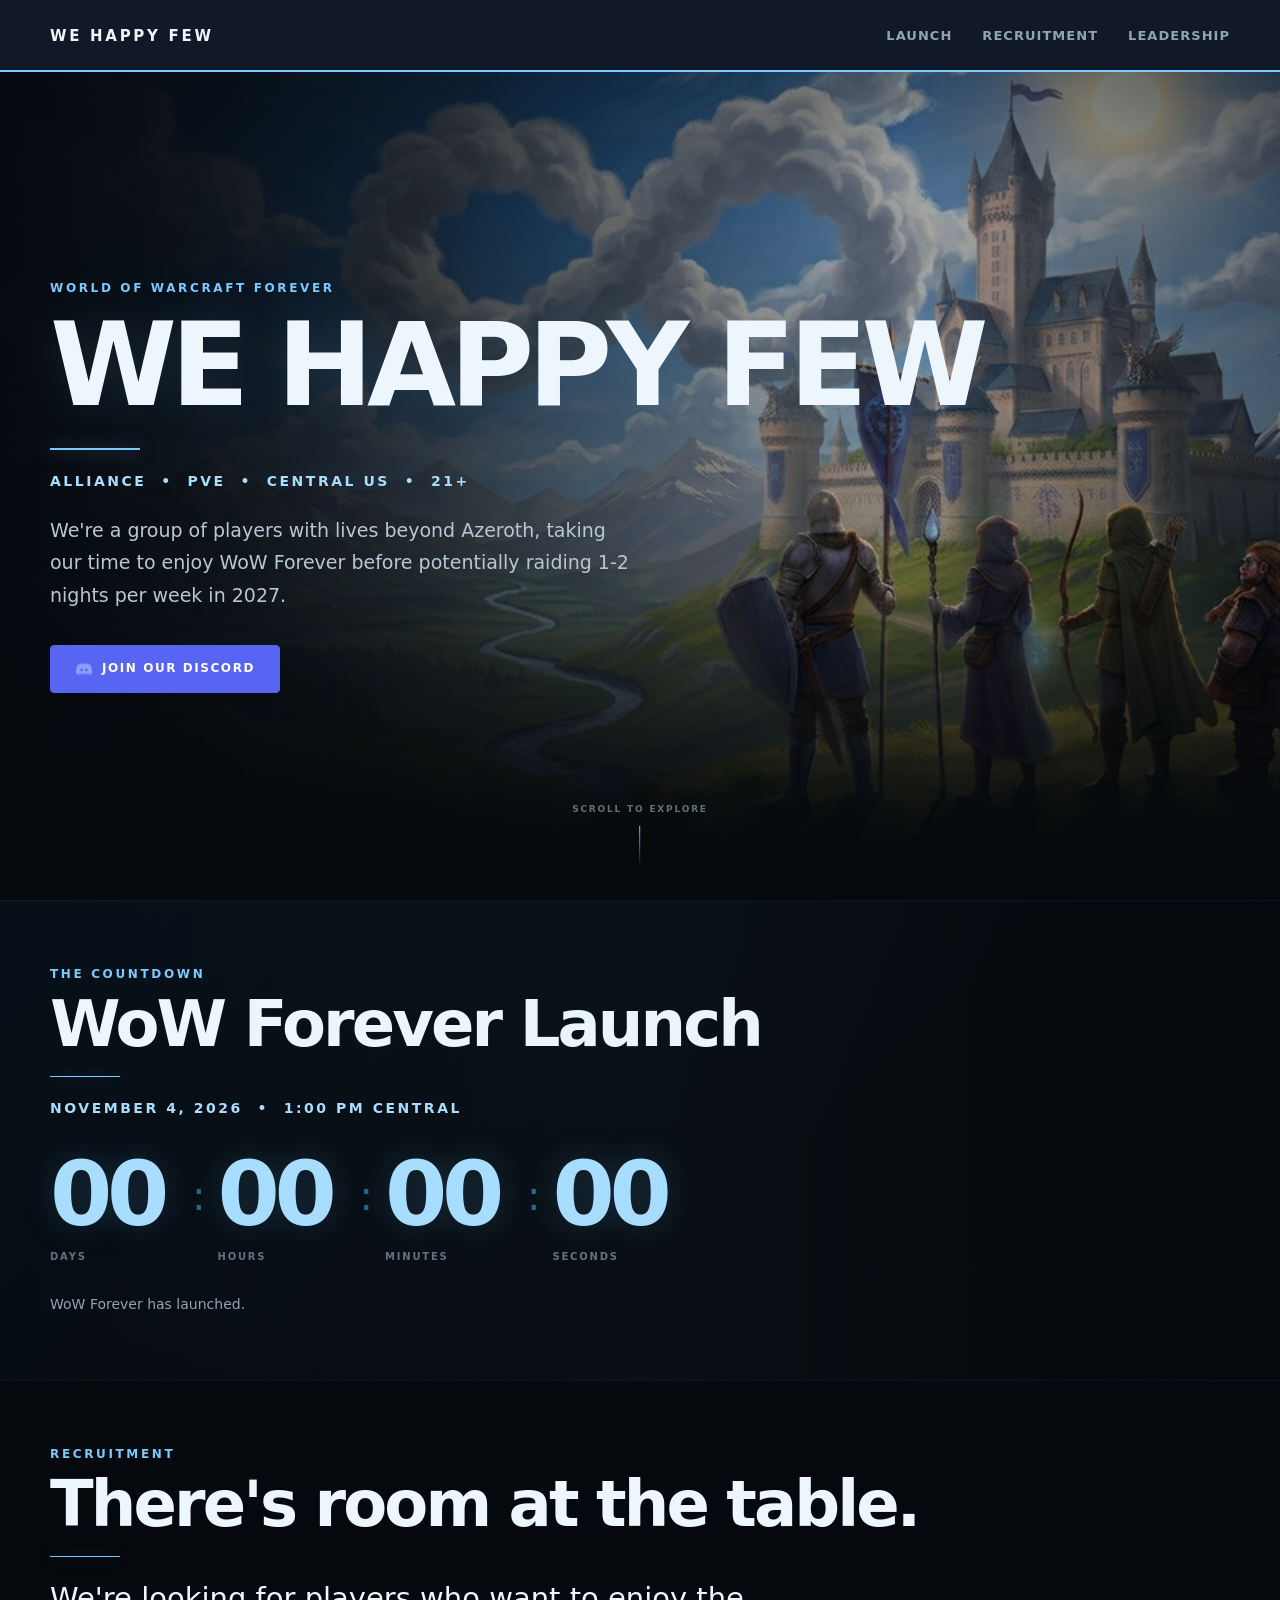
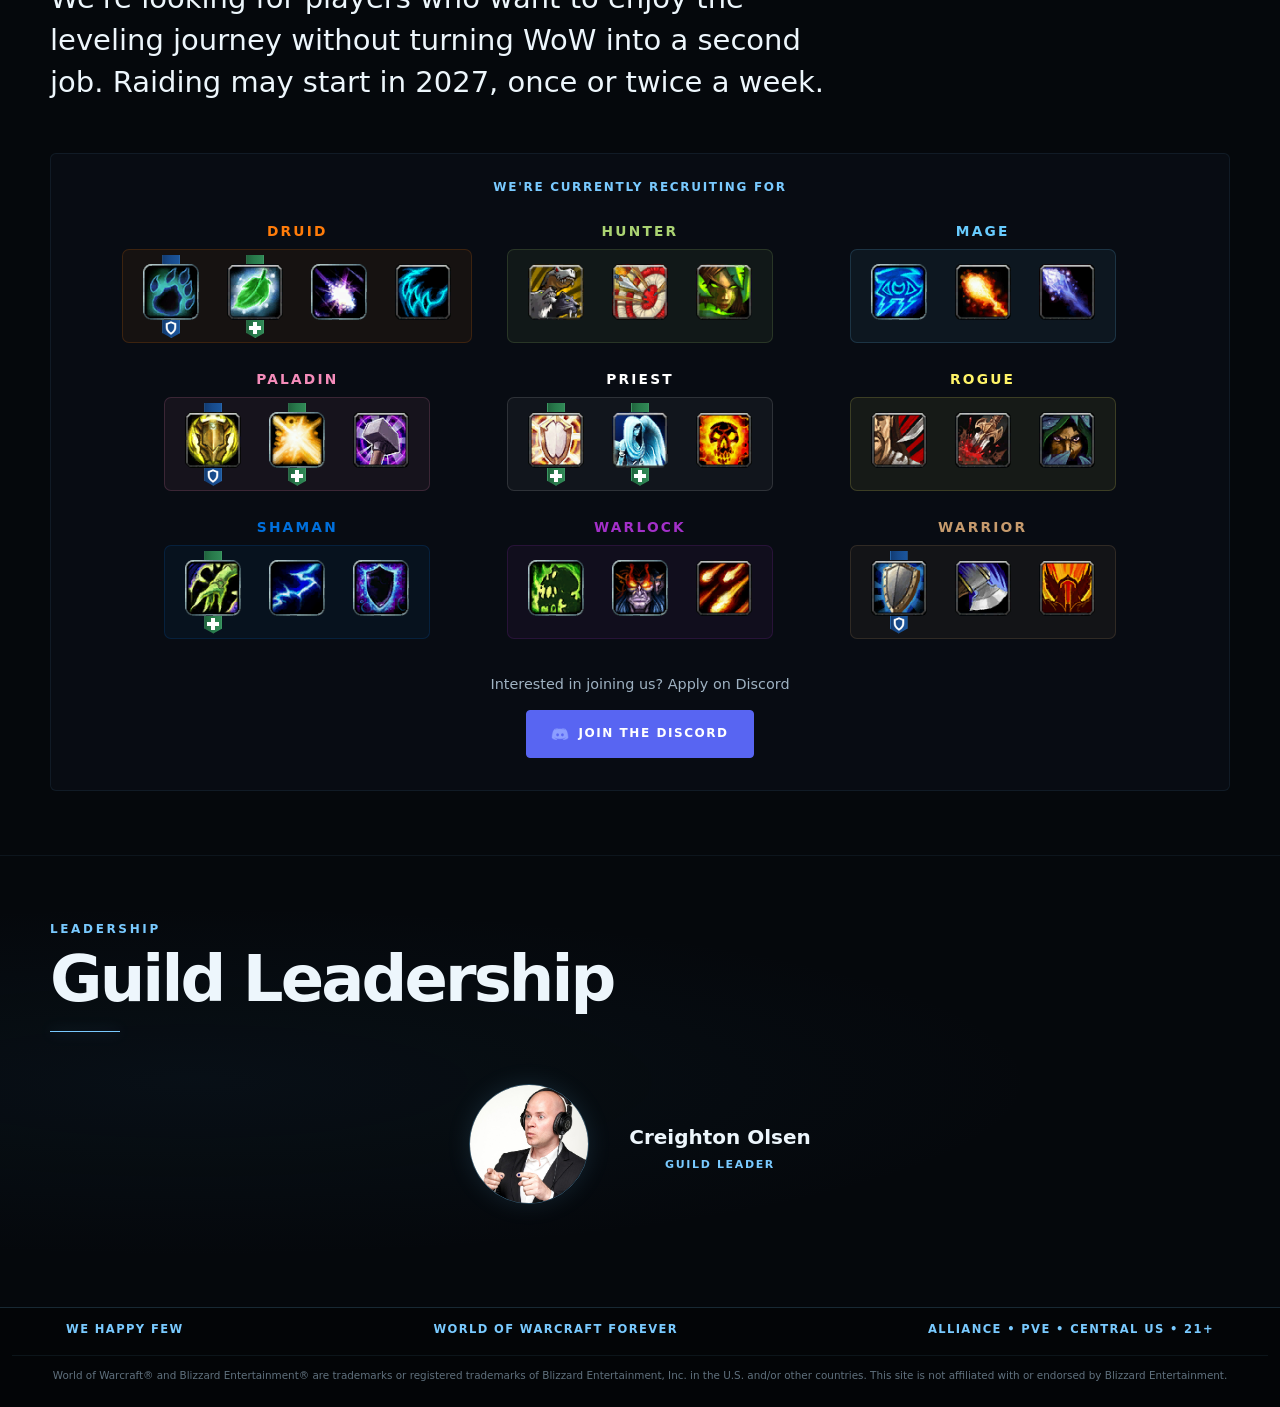
==== commit 31565d8b: "1.3 Padding and Spacing issues" ====
--- a/index.html
+++ b/index.html
@@ -71,7 +71,7 @@
                 <p class="hero-description">
 		We're a group of players with lives beyond Azeroth, 
 		taking our time to enjoy WoW Forever before potentially 
-		raiding 1-2 nights per week in 2027.
+		raiding 1-2 nights per week in 2027. 
                 </p>
 
 <div class="hero-actions">
@@ -109,7 +109,9 @@
 
                 <h2>WoW Forever Launch</h2>
 
-                <p class="countdown-date">
+		<div class="section-rule"></div>
+
+                <p class="hero-subtitle countdown-date">
                     NOVEMBER 4, 2026 &nbsp;•&nbsp; 1:00 PM CENTRAL
                 </p>
 
@@ -166,12 +168,6 @@
 </p>
 
 </div>
-```
-
-
-</div>
-```
-
 
         </section>
 
@@ -637,6 +633,8 @@
         <p class="section-label">LEADERSHIP</p>
 
         <h2>Guild Leadership</h2>
+
+	<div class="section-rule"></div>
 
         <div class="leadership-card">
 
--- a/style.css
+++ b/style.css
@@ -376,16 +376,13 @@
         );
 }
 
-
 /* =========================================
    GENERAL SECTIONS
    ========================================= */
 
 .section {
     position: relative;
-
-    padding: 120px 0;
-
+    padding: 64px 0;
     border-top: 1px solid rgba(121, 202, 255, 0.07);
 }
 
@@ -395,8 +392,7 @@
 }
 
 .section h2 {
-    margin-top: 12px;
-
+    margin-top: 8px;
     font-size: clamp(2.5rem, 5vw, 4.8rem);
     line-height: 1;
     letter-spacing: -0.045em;
@@ -405,24 +401,17 @@
 .section-rule {
     width: 70px;
     height: 1px;
-
-    margin: 28px 0;
-
+    margin: 20px 0;
     background: var(--blue);
-
-    box-shadow:
-        0 0 14px rgba(121, 202, 255, 0.45);
+    box-shadow: 0 0 14px rgba(121, 202, 255, 0.45);
 }
 
 .large-copy {
     max-width: 800px;
-
     color: var(--text);
-
     font-size: clamp(20px, 3vw, 29px);
     line-height: 1.45;
 }
-
 
 /* =========================================
    COUNTDOWN
@@ -457,7 +446,7 @@
 }
 
 .countdown-inner {
-    text-align: center;
+    text-align: left;
 }
 
 .countdown-inner .section-label {
@@ -465,21 +454,14 @@
 }
 
 .countdown-date {
-    margin-top: 20px;
-
-    color: var(--text-muted);
-
-    font-size: 12px;
-    font-weight: 700;
-    letter-spacing: 0.15em;
+    margin-top: 14px;
 }
 
 .countdown-grid {
     display: flex;
     align-items: center;
-    justify-content: center;
-
-    margin-top: 55px;
+    justify-content: flex-start;
+    margin-top: 32px;
 }
 
 .countdown-unit {
@@ -522,11 +504,10 @@
 }
 
 .countdown-message {
-    margin-top: 42px;
-
+    margin-top: 28px;
     color: var(--text-muted);
-
     font-size: 14px;
+    line-height: 1.65;
 }
 
 
@@ -1018,6 +999,7 @@
     justify-content: center;
     align-items: center;
     gap: 8px 250px;
+    padding: 12px
 }
 
 .footer-inner > span {
@@ -1031,12 +1013,12 @@
 .legal-disclaimer {
     flex-basis: 100%;
     margin: 8px 0 0;
-    padding-top: 10px;
     border-top: 1px solid rgba(121, 202, 255, 0.08);
     color: var(--text-dim);
     font-size: 0.65rem;
     line-height: 1.5;
     text-align: center;
+    padding: 12px
 }
 
 /* =========================================
@@ -1078,7 +1060,7 @@
     }
 
     .section {
-        padding: 85px 0;
+        padding: 44px 0;
     }
 
     .countdown-grid {
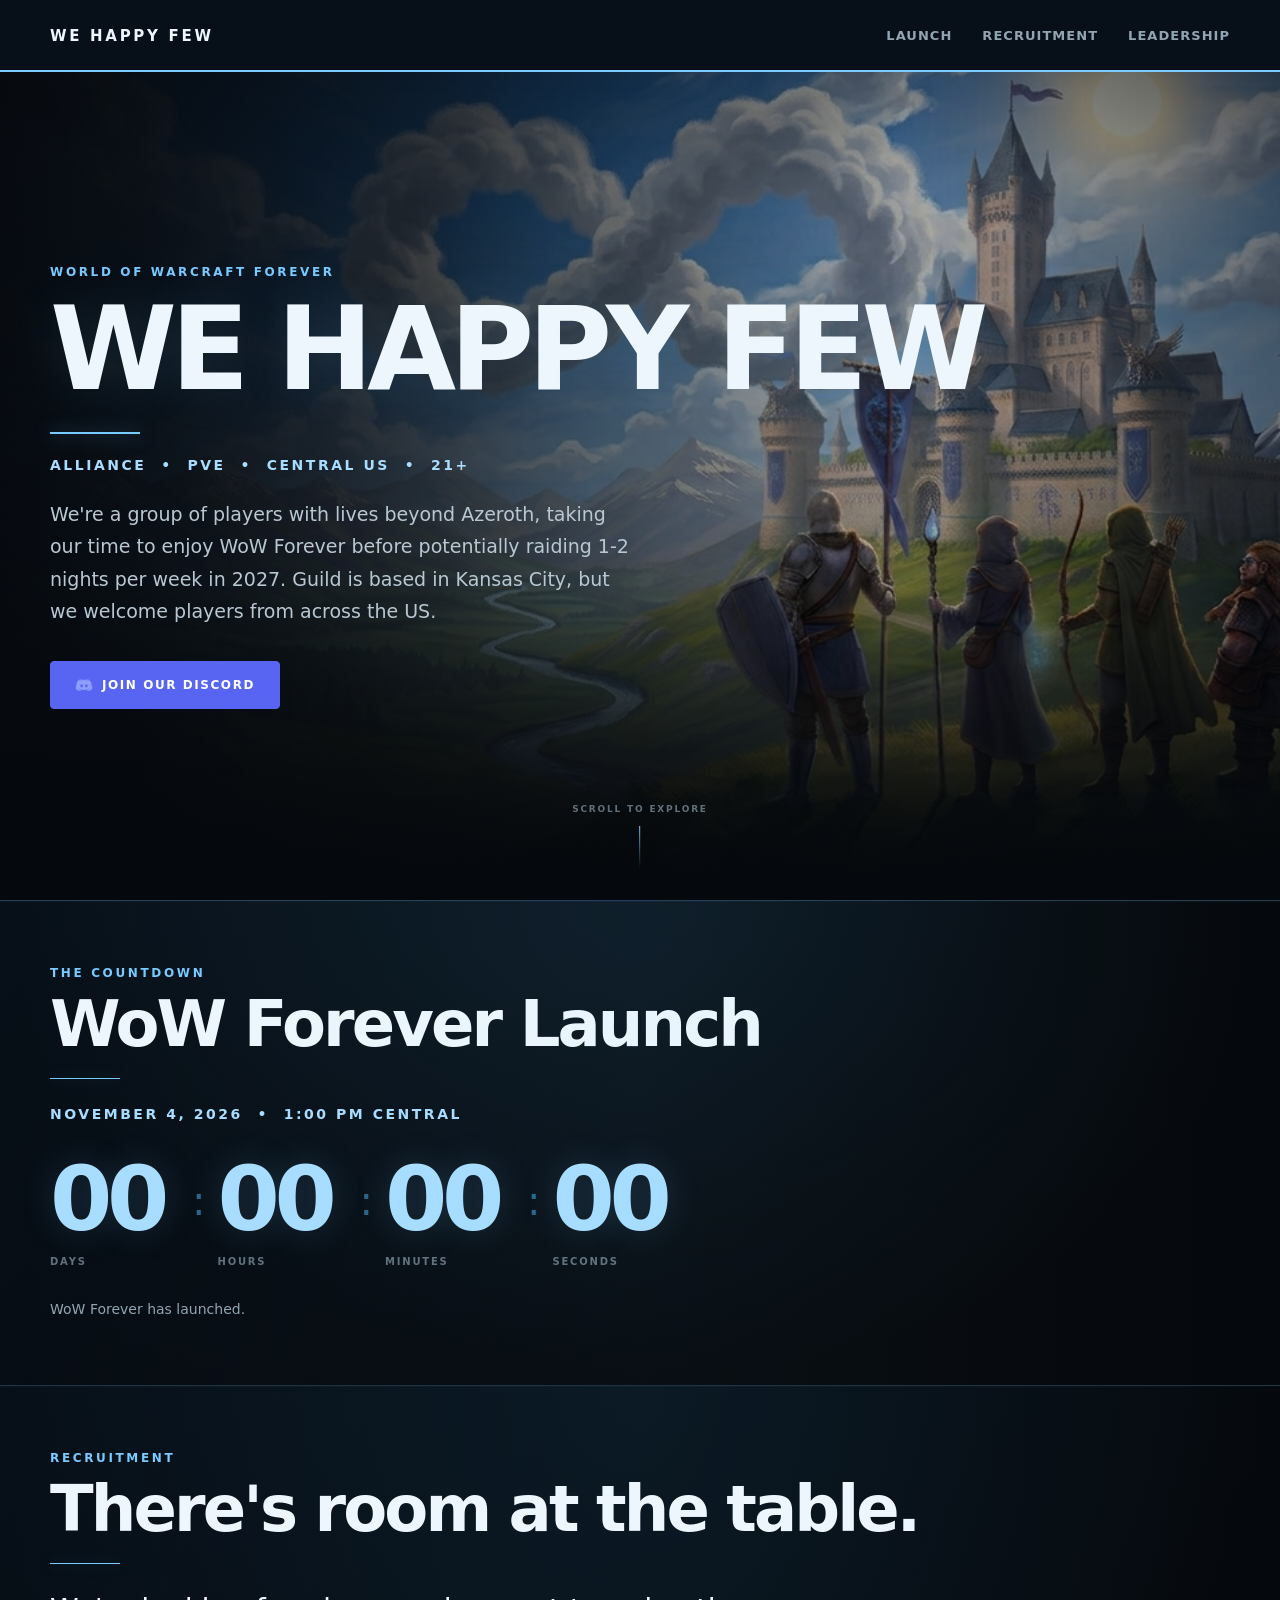
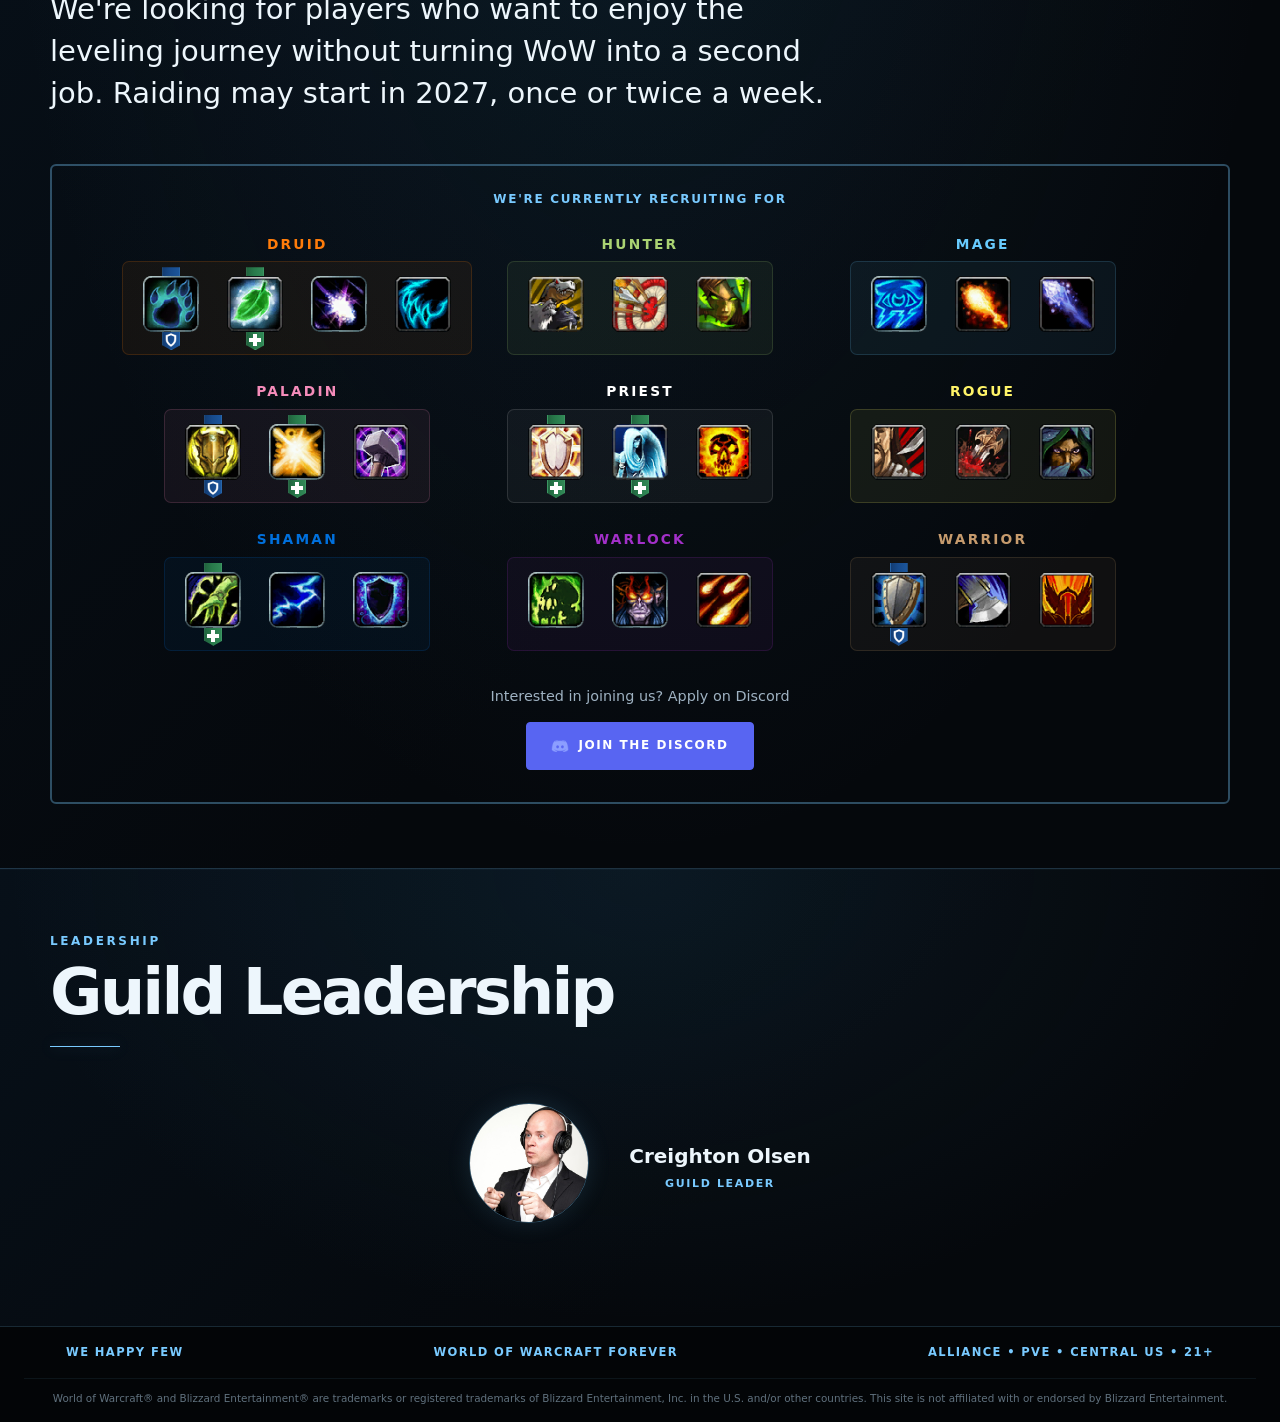
==== commit 92f86e57: "Update index.html" ====
--- a/index.html
+++ b/index.html
@@ -71,7 +71,8 @@
                 <p class="hero-description">
 		We're a group of players with lives beyond Azeroth, 
 		taking our time to enjoy WoW Forever before potentially 
-		raiding 1-2 nights per week in 2027. 
+		raiding 1-2 nights per week in 2027. Guild is based in Kansas
+		City, but we welcome players from across the US. 
                 </p>
 
 <div class="hero-actions">
--- a/style.css
+++ b/style.css
@@ -18,6 +18,18 @@
 
     --border: rgba(121, 202, 255, 0.18);
     --border-strong: rgba(121, 202, 255, 0.42);
+
+    --section-gradient:
+        radial-gradient(
+            ellipse at 50% 0%,
+            rgba(40, 100, 135, 0.16),
+            transparent 70%
+        ),
+        linear-gradient(
+            135deg,
+            #071019,
+            #05080c 60%
+        );
 
     --max-width: 1180px;
 }
@@ -74,7 +86,7 @@
     height: 72px;
     z-index: 9999;
 
-    background: #111827;
+    background: #071019;
     border-bottom: 2px solid #79caff;
 
     display: block !important;
@@ -340,6 +352,33 @@
 
 
 /* =========================================
+   INTERACTION POLISH
+   ========================================= */
+
+a:focus-visible {
+    outline: 2px solid var(--blue-bright);
+    outline-offset: 4px;
+    border-radius: 3px;
+}
+
+.spec-entry:focus-visible {
+    outline: 2px solid var(--blue-bright);
+    outline-offset: 3px;
+    z-index: 5;
+}
+
+.leadership-photo {
+    transition:
+        border-color 0.2s ease,
+        box-shadow 0.2s ease;
+}
+
+.leadership-card:hover .leadership-photo {
+    border-color: rgba(121, 202, 255, 0.55);
+    box-shadow: 0 0 28px rgba(121, 202, 255, 0.18);
+}
+
+/* =========================================
    HERO SCROLL
    ========================================= */
 
@@ -383,7 +422,8 @@
 .section {
     position: relative;
     padding: 64px 0;
-    border-top: 1px solid rgba(121, 202, 255, 0.07);
+    border-top: 1px solid rgba(121, 202, 255, 0.22);
+    box-shadow: inset 0 1px 0 rgba(121, 202, 255, 0.035);
 }
 
 .section-inner {
@@ -391,19 +431,25 @@
     margin: 0 auto;
 }
 
+
 .section h2 {
-    margin-top: 8px;
+    margin-top: 10px;
     font-size: clamp(2.5rem, 5vw, 4.8rem);
     line-height: 1;
     letter-spacing: -0.045em;
+    text-wrap: balance;
 }
 
 .section-rule {
     width: 70px;
     height: 1px;
-    margin: 20px 0;
+    margin: 22px 0 24px;
     background: var(--blue);
-    box-shadow: 0 0 14px rgba(121, 202, 255, 0.45);
+    box-shadow: 0 0 14px rgba(121, 202, 255, 0.35);
+}
+
+.section-label {
+    line-height: 1.4;
 }
 
 .large-copy {
@@ -419,13 +465,9 @@
 
 .countdown-section {
     overflow: hidden;
-
-    background:
-        linear-gradient(
-            135deg,
-            #071019,
-            #05080c 60%
-        );
+    border-top-color: rgba(121, 202, 255, 0.28);
+
+    background: var(--section-gradient);
 }
 
 .countdown-section::before {
@@ -519,9 +561,8 @@
     margin-top: 50px;
     padding: 24px 28px 32px;
 
-    background: rgba(11, 18, 26, 0.55);
-
-    border: 1px solid rgba(121, 202, 255, 0.08);
+    background: transparent;
+    border: 2px solid rgba(121, 202, 255, 0.35);
     border-radius: 6px;
 }
 
@@ -903,13 +944,17 @@
    ========================================= */
 
 .leadership-section {
-    background:
-        radial-gradient(
-            ellipse at 15% 50%,
-            rgba(32, 92, 127, 0.09),
-            transparent 55%
-        ),
-        var(--bg);
+background:
+    radial-gradient(
+        ellipse at 50% 0%,
+        rgba(40, 100, 135, 0.16),
+        transparent 70%
+    ),
+    linear-gradient(
+        135deg,
+        #071019,
+        #05080c 60%
+    );
 }
 
 .leadership-card {
@@ -992,6 +1037,7 @@
 
     background: #030507;
 }
+
 
 .footer-inner {
     display: flex;
@@ -999,7 +1045,7 @@
     justify-content: center;
     align-items: center;
     gap: 8px 250px;
-    padding: 12px
+    padding: 16px 24px;
 }
 
 .footer-inner > span {
@@ -1013,12 +1059,47 @@
 .legal-disclaimer {
     flex-basis: 100%;
     margin: 8px 0 0;
+    padding: 12px 0 0;
     border-top: 1px solid rgba(121, 202, 255, 0.08);
     color: var(--text-dim);
     font-size: 0.65rem;
     line-height: 1.5;
     text-align: center;
-    padding: 12px
+}
+
+
+/* =========================================
+   REDUCED MOTION
+   ========================================= */
+
+@media (prefers-reduced-motion: reduce) {
+    html {
+        scroll-behavior: auto;
+    }
+
+    *,
+    *::before,
+    *::after {
+        animation-duration: 0.01ms !important;
+        animation-iteration-count: 1 !important;
+        transition-duration: 0.01ms !important;
+        scroll-behavior: auto !important;
+    }
+}
+
+/* =========================================
+   ATMOSPHERE POLISH
+   ========================================= */
+
+/* Recruitment section: match countdown gradient */
+#recruitment {
+    background: var(--section-gradient);
+}
+
+/* Leadership: a separate, off-center nebula */
+.leadership-section {
+    border-top-color: rgba(121, 202, 255, 0.22);
+    background: var(--section-gradient);
 }
 
 /* =========================================
@@ -1083,11 +1164,11 @@
 
     .footer-inner {
         width: calc(100% - 32px);
-
         padding: 25px 0;
 
         flex-direction: column;
-        align-items: flex-start;
+        align-items: center;
+        text-align: center;
     }
 }
 
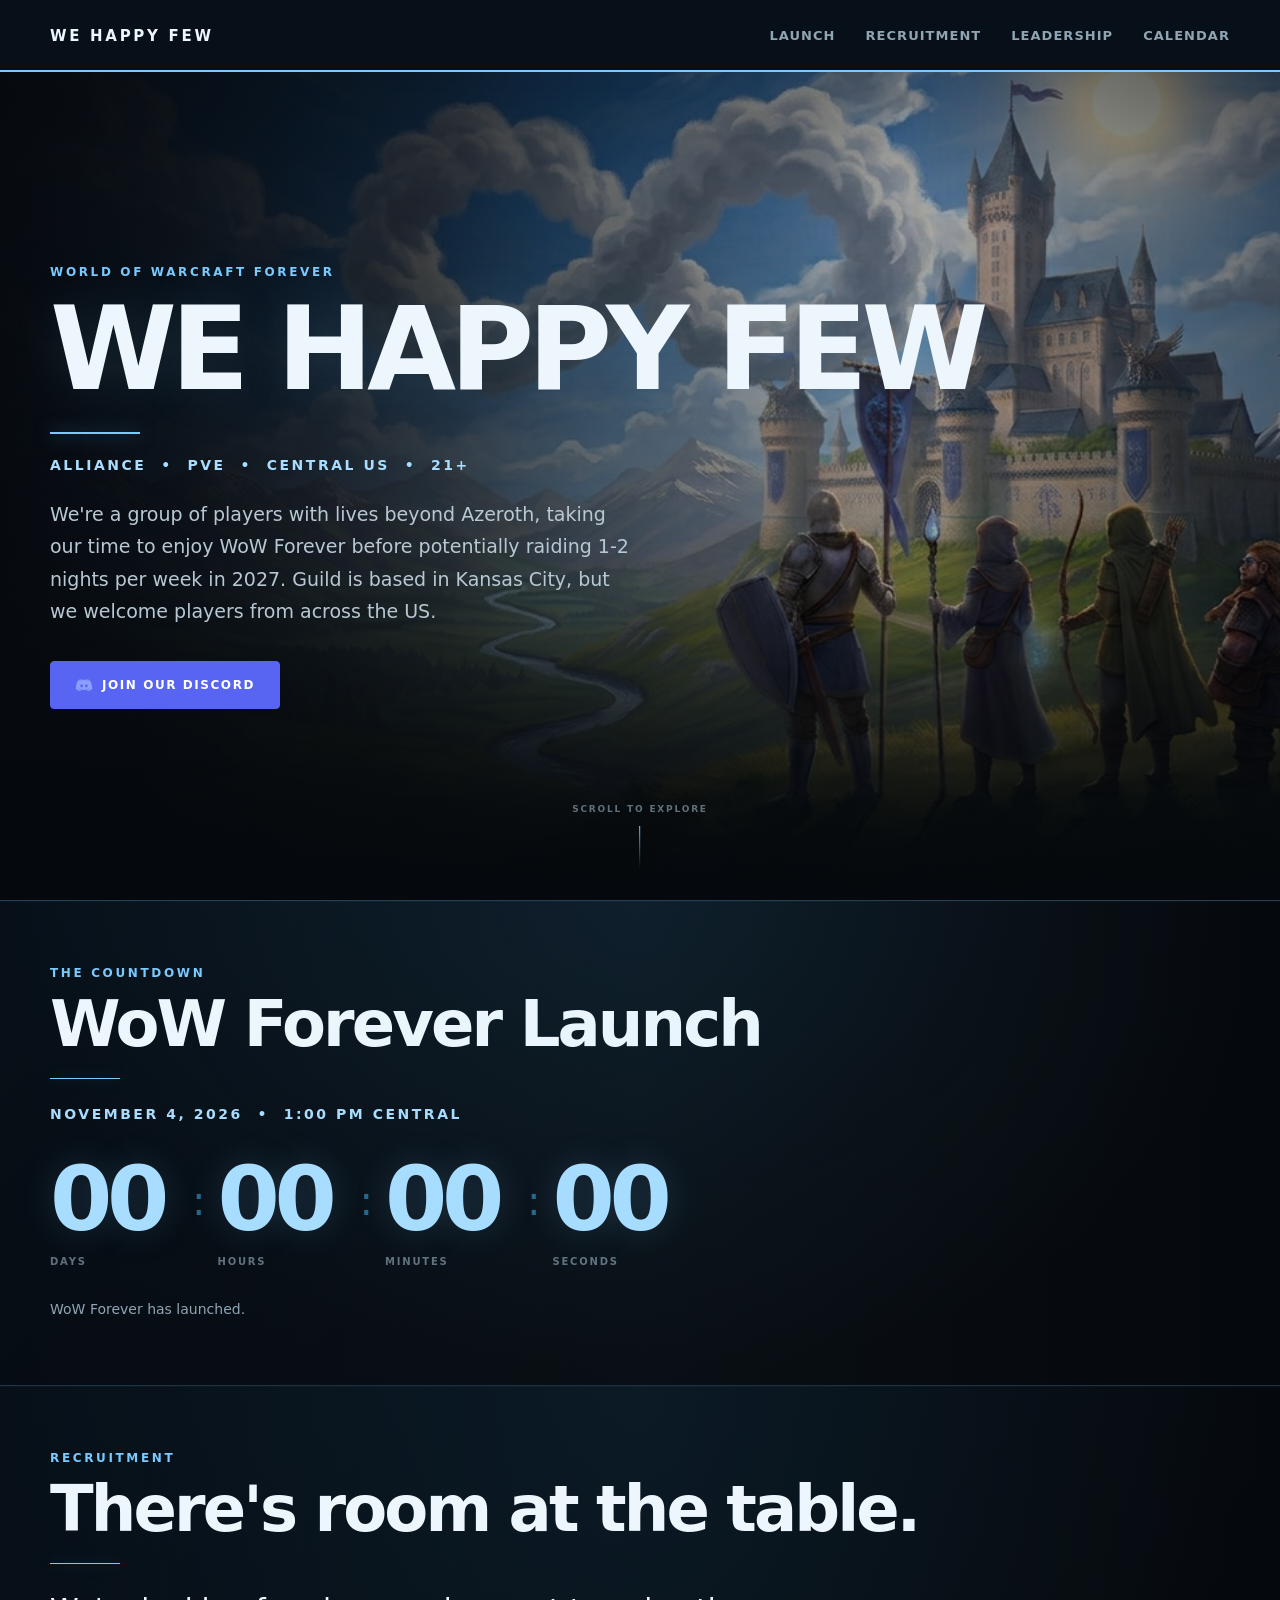
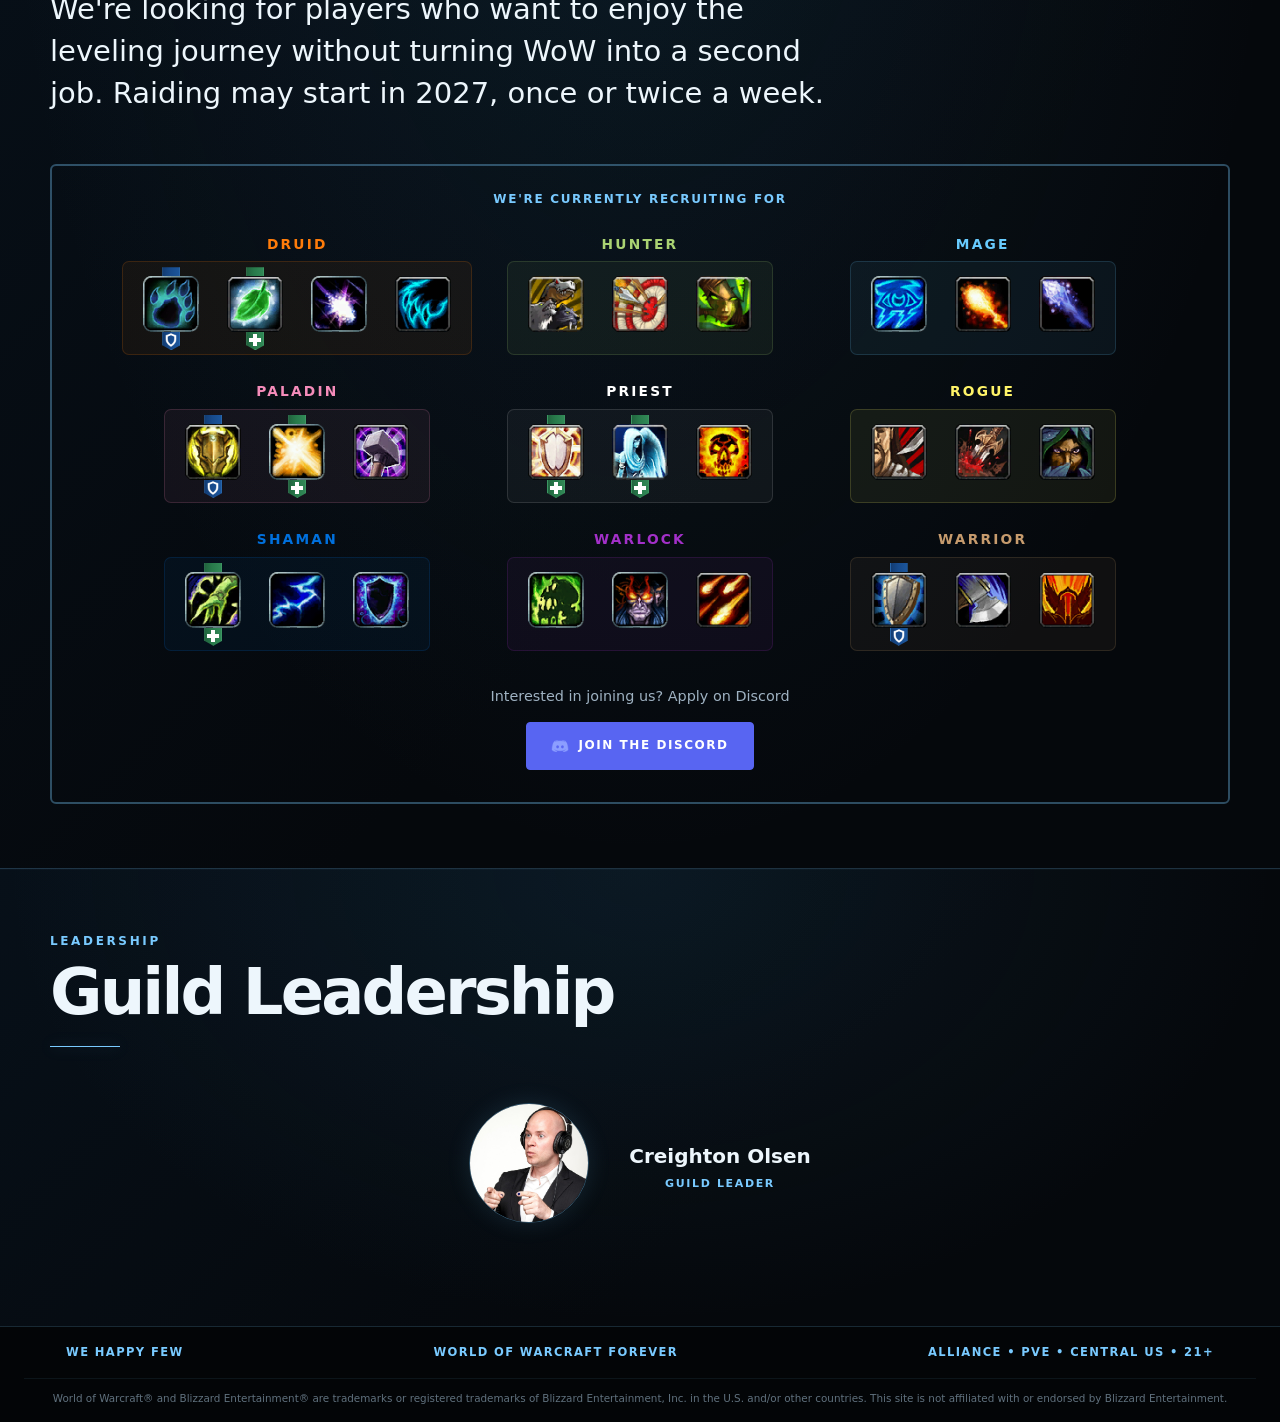
==== commit a59c4382: "1.4 Calendar Integration" ====
--- a/index.html
+++ b/index.html
@@ -39,11 +39,13 @@
         <div class="nav-container">
             <a href="#" class="brand">WE HAPPY FEW</a>
 
-            <nav class="nav-links">
-		<a href="#launch">LAUNCH</a>
-		<a href="#recruitment">RECRUITMENT</a>
-		<a href="#leadership">LEADERSHIP</a>
-            </nav>
+
+	<nav class="nav-links">
+    		<a href="#launch">LAUNCH</a>
+    		<a href="#recruitment">RECRUITMENT</a>
+    		<a href="#leadership">LEADERSHIP</a>
+    		<a href="calendar.html">CALENDAR</a>
+	</nav>
 
         </div>
     </header>
--- a/style.css
+++ b/style.css
@@ -1029,6 +1029,93 @@
 
 
 /* =========================================
+   CALENDAR PAGE
+   ========================================= */
+
+.calendar-section {
+    min-height: calc(100vh - 72px);
+    padding: 124px 0 64px;
+    background: var(--section-gradient);
+}
+
+.calendar-inner {
+    width: min(var(--max-width), calc(100% - 48px));
+    margin: 0 auto;
+}
+
+.calendar-description {
+    max-width: 700px;
+    margin-top: 18px;
+    color: var(--text-muted);
+    font-size: 16px;
+    line-height: 1.7;
+}
+
+.calendar-frame {
+    margin-top: 36px;
+    padding: 8px;
+    background: rgba(7, 16, 25, 0.85);
+    border: 1px solid var(--border-strong);
+    border-radius: 5px;
+    box-shadow: 0 0 32px rgba(0, 0, 0, 0.25);
+}
+
+.calendar-frame iframe {
+    display: block;
+    width: 100%;
+    height: 650px;
+    border: 0;
+    border-radius: 2px;
+    background: #fff;
+}
+
+.calendar-note {
+    margin-top: 18px;
+    color: var(--text-dim);
+    font-size: 12px;
+}
+
+.calendar-link {
+    display: inline-block;
+    margin-top: 18px;
+    color: var(--blue);
+    font-size: 12px;
+    font-weight: 700;
+    letter-spacing: 0.08em;
+    text-decoration: underline;
+    text-underline-offset: 4px;
+}
+
+.calendar-link:hover {
+    color: var(--blue-bright);
+}
+
+@media (max-width: 800px) {
+    .calendar-section {
+        padding: 108px 0 44px;
+    }
+
+    .calendar-inner {
+        width: calc(100% - 32px);
+    }
+
+    .calendar-frame {
+        margin-top: 26px;
+        padding: 4px;
+    }
+
+    .calendar-frame iframe {
+        height: 600px;
+    }
+}
+
+@media (max-width: 480px) {
+    .calendar-frame iframe {
+        height: 520px;
+    }
+}
+
+/* =========================================
    FOOTER
    ========================================= */
 
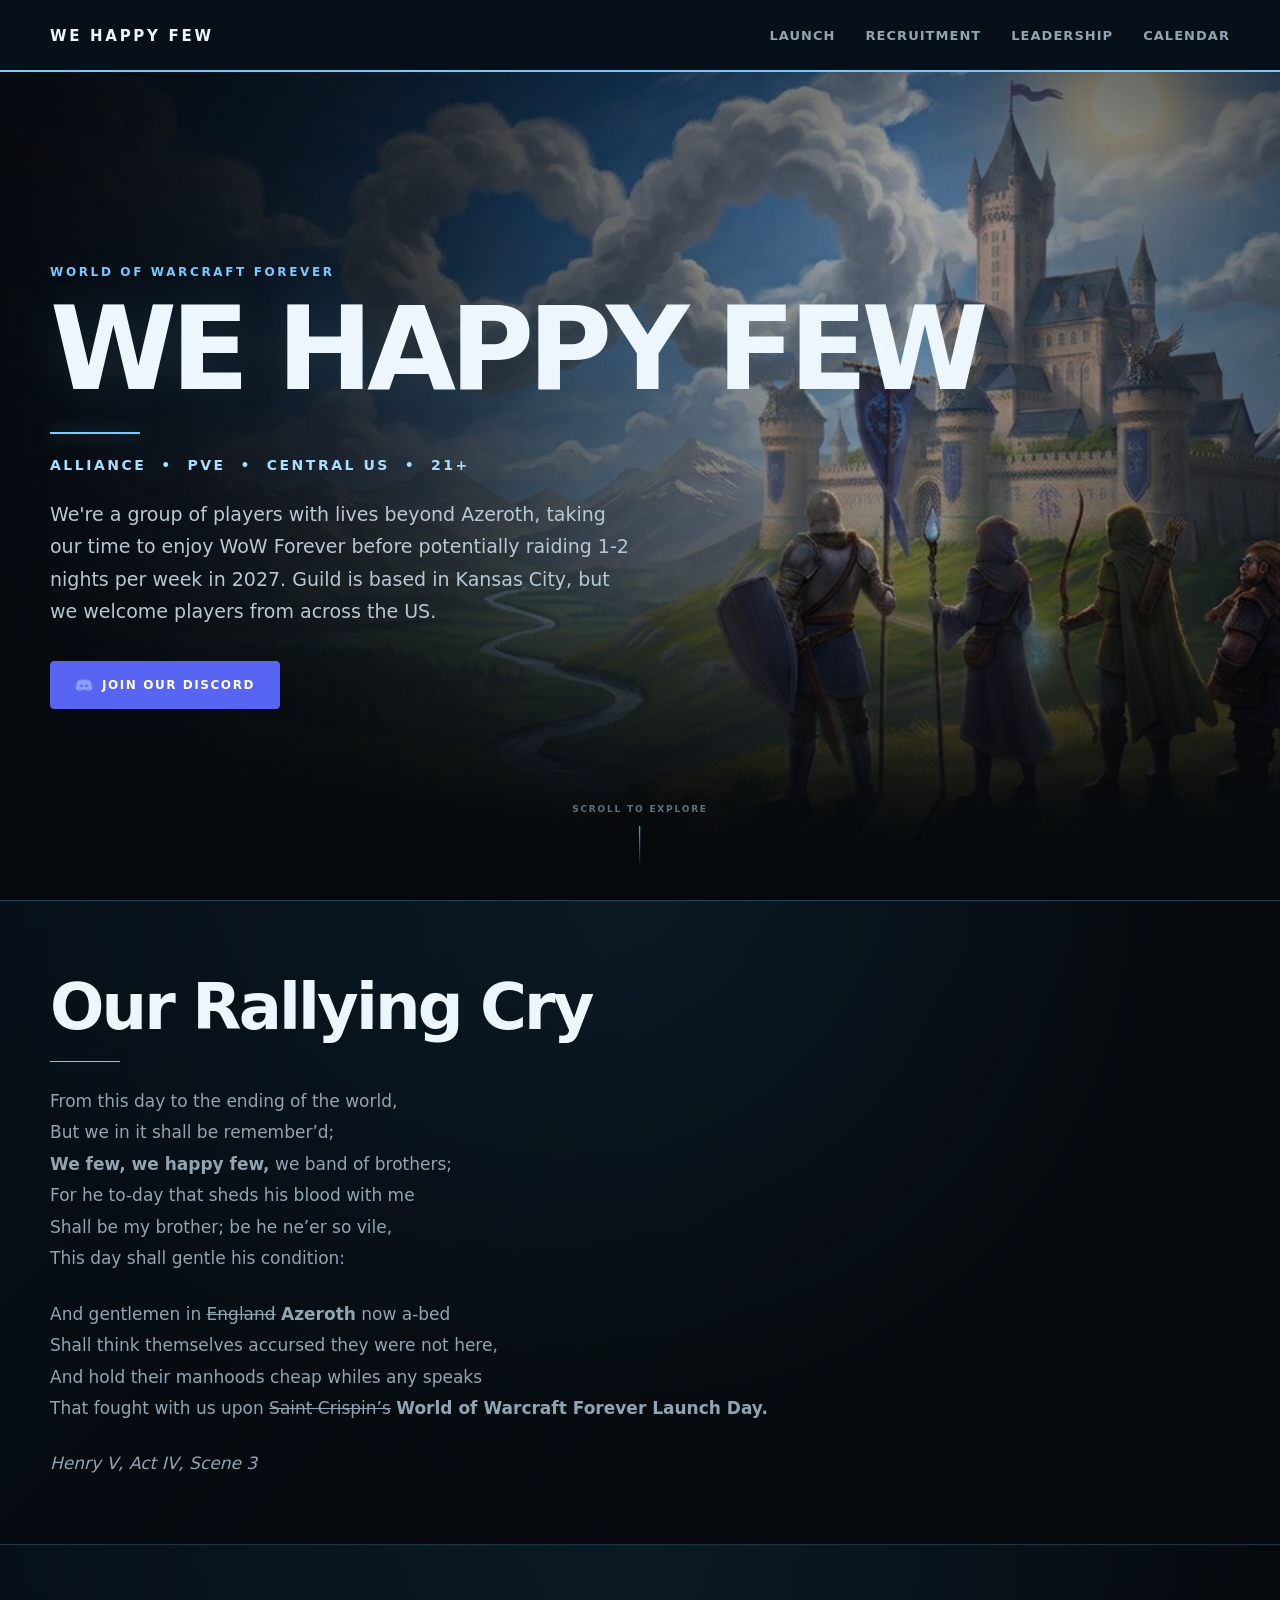
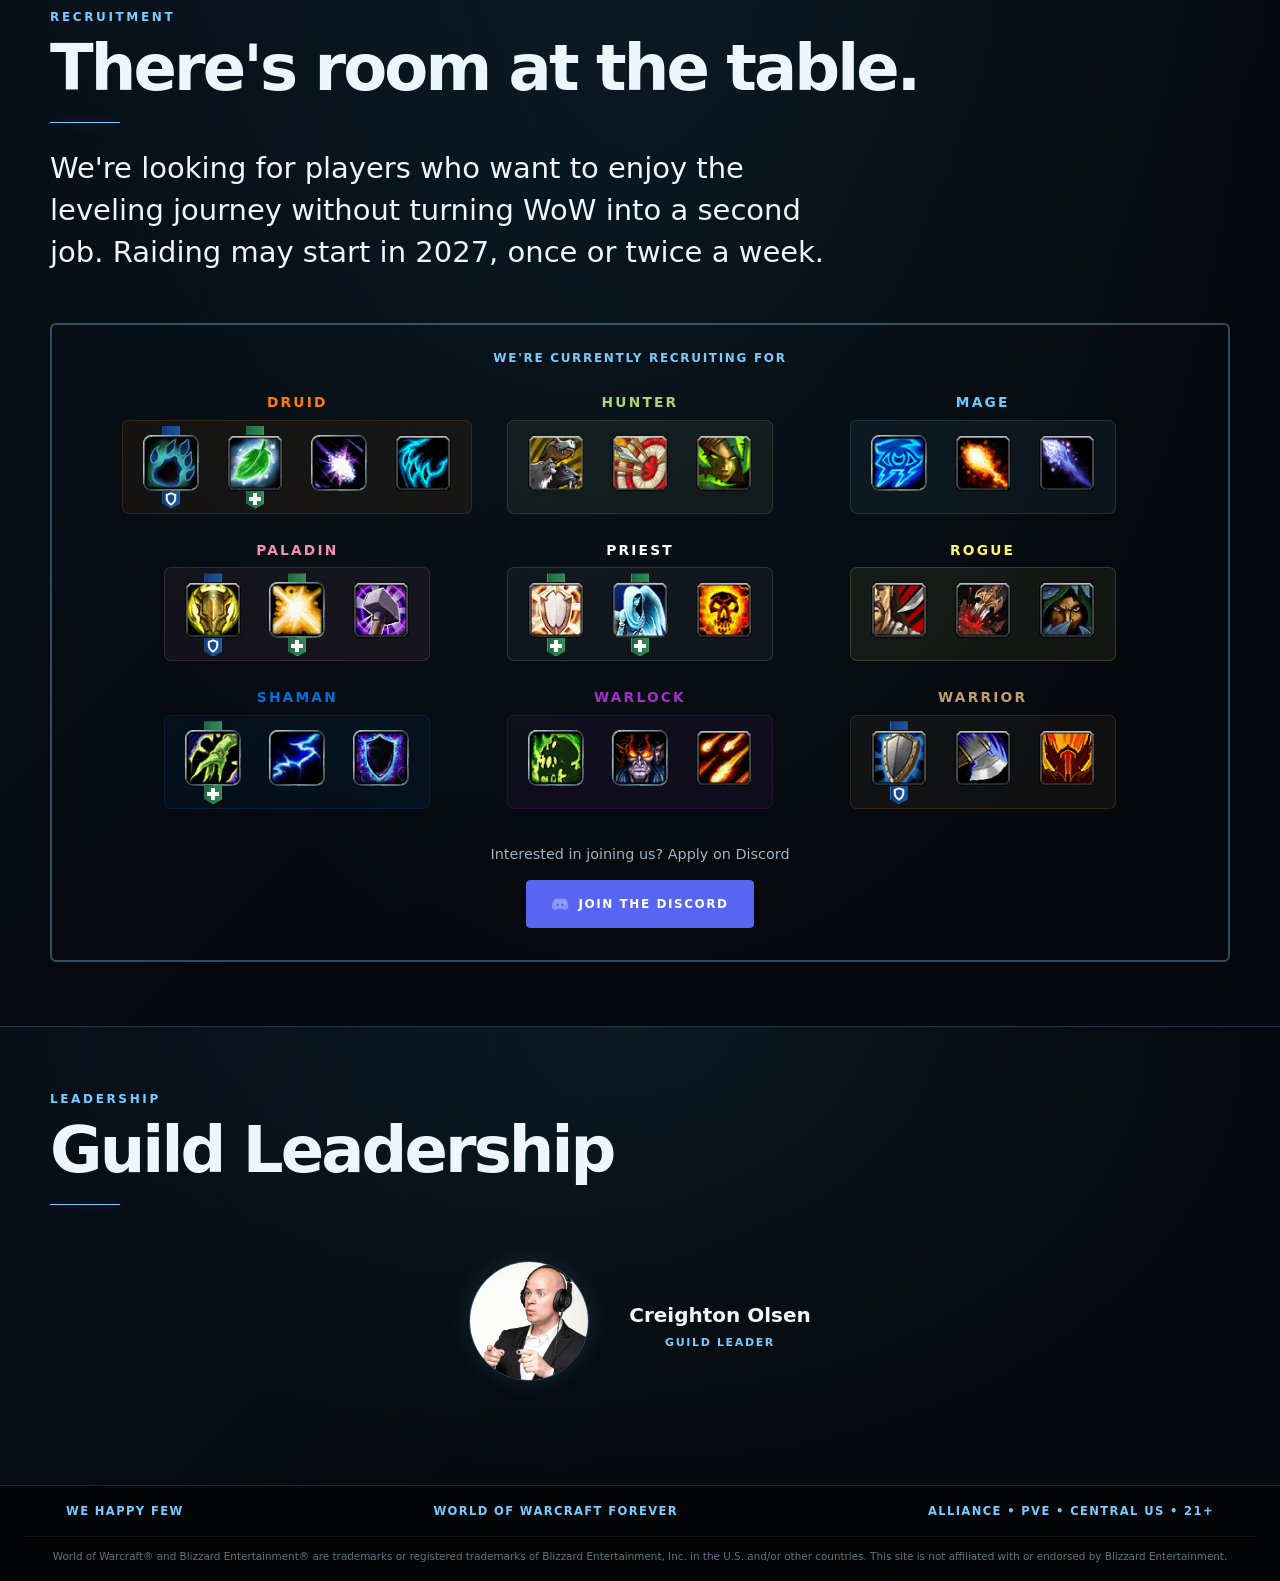
==== commit 2c1dd512: "1.5 Post-Launch" ====
--- a/index.html
+++ b/index.html
@@ -29,7 +29,7 @@
     <meta name="twitter:image:alt" content="We Happy Few — World of Warcraft guild">
 
     <link rel="stylesheet" href="style.css">
-	<link rel="icon" type="image/png" href="Images/favicon.png">
+    <link rel="icon" type="image/png" href="Images/favicon.png">
 </head>
 
 <body>
@@ -46,6 +46,29 @@
     		<a href="#leadership">LEADERSHIP</a>
     		<a href="calendar.html">CALENDAR</a>
 	</nav>
+
+
+<a href="calendar.html"
+   class="mobile-calendar-link"
+   aria-label="Open guild calendar"
+   title="Calendar">
+    <svg
+        xmlns="http://www.w3.org/2000/svg"
+        width="24"
+        height="24"
+        viewBox="0 0 24 24"
+        fill="none"
+        stroke="currentColor"
+        stroke-width="1.8"
+        stroke-linecap="round"
+        stroke-linejoin="round"
+        aria-hidden="true">
+        <rect x="3" y="5" width="18" height="16" rx="2"/>
+        <path d="M16 3v4M8 3v4M3 11h18"/>
+        <path d="M8 15h.01M12 15h.01M16 15h.01M8 18h.01M12 18h.01"/>
+    </svg>
+</a>
+
 
         </div>
     </header>
@@ -103,76 +126,43 @@
 
         </section>
 
-        <!-- COUNTDOWN -->
-        <section id="launch" class="section countdown-section">
-
-            <div class="section-inner countdown-inner">
-
-                <p class="section-label">THE COUNTDOWN</p>
-
-                <h2>WoW Forever Launch</h2>
-
-		<div class="section-rule"></div>
-
-                <p class="hero-subtitle countdown-date">
-                    NOVEMBER 4, 2026 &nbsp;•&nbsp; 1:00 PM CENTRAL
-                </p>
-
-                <div class="countdown-grid">
-
-                    <div class="countdown-unit">
-                        <span id="days" class="countdown-number">00</span>
-                        <span class="countdown-label">DAYS</span>
-                    </div>
-
-                    <div class="countdown-separator">:</div>
-
-                    <div class="countdown-unit">
-                        <span id="hours" class="countdown-number">00</span>
-                        <span class="countdown-label">HOURS</span>
-                    </div>
-
-                    <div class="countdown-separator">:</div>
-
-                    <div class="countdown-unit">
-                        <span id="minutes" class="countdown-number">00</span>
-                        <span class="countdown-label">MINUTES</span>
-                    </div>
-
-                    <div class="countdown-separator">:</div>
-
-                    <div class="countdown-unit">
-                        <span id="seconds" class="countdown-number">00</span>
-                        <span class="countdown-label">SECONDS</span>
-                    </div>
-
-                </div>
-
-<p id="countdown-message" class="countdown-message">
-    From this day to the ending of the world,<br>
-    But we in it shall be remember’d;<br>
-    <strong>We few, we happy few,</strong> we band of brothers;<br>
-    For he to-day that sheds his blood with me<br>
-    Shall be my brother; be he ne’er so vile,<br>
-    This day shall gentle his condition:<br>
-    <br>
-    And gentlemen in <s>England</s> <strong>Azeroth</strong> now a-bed<br>
-    Shall think themselves accursed they were not here,<br>
-    And hold their manhoods cheap whiles any speaks<br>
-    That fought with us upon <s>Saint Crispin’s</s> <strong>World of Warcraft Forever Launch Day.</strong><br>
-    <br>
-    <em>
-    <a href="https://poetrysociety.org.uk/poems/the-st-crispins-day-speech-from-henry-v/"
-       target="_blank"
-       rel="noopener">
-        Henry V, Act IV, Scene 3
-    </a>
-</em>
-</p>
-
-</div>
-
-        </section>
+<!-- ST. CRISPIN'S DAY -->
+<section id="launch" class="section crispin-section">
+    <div class="section-inner crispin-inner">
+
+        <h2>Our Rallying Cry</h2>
+        <div class="section-rule"></div>
+
+        <div class="crispin-speech">
+            <p>
+                From this day to the ending of the world,<br>
+                But we in it shall be remember’d;<br>
+                <strong>We few, we happy few,</strong> we band of brothers;<br>
+                For he to-day that sheds his blood with me<br>
+                Shall be my brother; be he ne’er so vile,<br>
+                This day shall gentle his condition:
+            </p>
+
+            <p>
+                And gentlemen in <s>England</s> <strong>Azeroth</strong> now a-bed<br>
+                Shall think themselves accursed they were not here,<br>
+                And hold their manhoods cheap whiles any speaks<br>
+                That fought with us upon <s>Saint Crispin’s</s> <strong>World of Warcraft Forever Launch Day.</strong>
+            </p>
+
+            <p>
+                <em>
+                    <a href="https://poetrysociety.org.uk/poems/the-st-crispins-day-speech-from-henry-v/"
+                       target="_blank"
+                       rel="noopener">
+                        Henry V, Act IV, Scene 3
+                    </a>
+                </em>
+            </p>
+        </div>
+
+    </div>
+</section>
 
 <!-- RECRUITMENT -->
 
--- a/style.css
+++ b/style.css
@@ -137,6 +137,40 @@
 }
 
 
+/* MOBILE CALENDAR ICON */
+
+.mobile-calendar-link {
+    display: none;
+    align-items: center;
+    justify-content: center;
+
+    width: 40px;
+    height: 40px;
+    flex: 0 0 40px;
+
+    color: var(--blue);
+    border: 1px solid var(--border-strong);
+    border-radius: 4px;
+
+    transition:
+        color 0.18s ease,
+        background 0.18s ease,
+        border-color 0.18s ease;
+}
+
+.mobile-calendar-link:hover {
+    color: var(--blue-bright);
+    background: rgba(121, 202, 255, 0.08);
+    border-color: var(--blue);
+}
+
+.mobile-calendar-link svg {
+    display: block;
+    width: 22px;
+    height: 22px;
+}
+
+
 /* =========================================
    HERO
    ========================================= */
@@ -460,98 +494,37 @@
 }
 
 /* =========================================
-   COUNTDOWN
-   ========================================= */
-
-.countdown-section {
+   ST. CRISPIN'S DAY
+   ========================================= */
+
+/* =========================================
+   ST. CRISPIN'S DAY
+   ========================================= */
+
+.crispin-section {
     overflow: hidden;
     border-top-color: rgba(121, 202, 255, 0.28);
-
     background: var(--section-gradient);
 }
 
-.countdown-section::before {
-    content: "";
-
-    position: absolute;
-    inset: 0;
-
-    background:
-        linear-gradient(
-            90deg,
-            transparent,
-            rgba(121, 202, 255, 0.035),
-            transparent
-        );
-
-    pointer-events: none;
-}
-
-.countdown-inner {
-    text-align: left;
-}
-
-.countdown-inner .section-label {
-    display: block;
-}
-
-.countdown-date {
-    margin-top: 14px;
-}
-
-.countdown-grid {
-    display: flex;
-    align-items: center;
-    justify-content: flex-start;
-    margin-top: 32px;
-}
-
-.countdown-unit {
-    min-width: 130px;
-}
-
-.countdown-number {
-    display: block;
-
-    color: var(--blue-bright);
-
-    font-size: clamp(3rem, 7vw, 6rem);
-    font-weight: 800;
-    line-height: 0.95;
-    letter-spacing: -0.06em;
-
-    text-shadow:
-        0 0 35px rgba(121, 202, 255, 0.18);
-}
-
-.countdown-label {
-    display: block;
-
-    margin-top: 12px;
-
-    color: var(--text-dim);
-
-    font-size: 10px;
-    font-weight: 800;
-    letter-spacing: 0.18em;
-}
-
-.countdown-separator {
-    margin: 0 12px 25px;
-
-    color: var(--blue-dark);
-
-    font-size: 40px;
-    font-weight: 300;
-}
-
-.countdown-message {
-    margin-top: 28px;
+.crispin-inner {
+    /* Uses the same width and alignment as other sections */
+}
+
+.crispin-speech {
+    max-width: 900px;
     color: var(--text-muted);
-    font-size: 14px;
-    line-height: 1.65;
-}
-
+    font-size: 17px;
+    line-height: 1.85;
+}
+
+.crispin-speech p {
+    margin-bottom: 24px;
+}
+
+.crispin-speech p:last-child {
+    margin-bottom: 0;
+}
 
 /* =========================================
    RECRUITMENT
@@ -1032,38 +1005,56 @@
    CALENDAR PAGE
    ========================================= */
 
+
+/* =========================================
+   CALENDAR PAGE
+   ========================================= */
+
 .calendar-section {
     min-height: calc(100vh - 72px);
-    padding: 124px 0 64px;
+    padding: 112px 0 64px;
     background: var(--section-gradient);
 }
 
 .calendar-inner {
-    width: min(var(--max-width), calc(100% - 48px));
+    width: min(1500px, calc(100% - 64px));
     margin: 0 auto;
 }
 
+.calendar-title {
+    margin-top: 8px;
+    color: var(--text);
+    font-size: clamp(2.5rem, 5vw, 4.5rem);
+    font-weight: 800;
+    line-height: 1.05;
+    letter-spacing: -0.045em;
+    text-wrap: balance;
+}
+
 .calendar-description {
-    max-width: 700px;
+    max-width: 760px;
     margin-top: 18px;
     color: var(--text-muted);
     font-size: 16px;
-    line-height: 1.7;
+    line-height: 1.75;
 }
 
 .calendar-frame {
-    margin-top: 36px;
-    padding: 8px;
-    background: rgba(7, 16, 25, 0.85);
-    border: 1px solid var(--border-strong);
+    margin-top: 32px;
+    padding: 6px;
+    overflow: hidden;
+    background: rgba(7, 16, 25, 0.92);
+    border: 2px solid var(--blue-dark);
     border-radius: 5px;
-    box-shadow: 0 0 32px rgba(0, 0, 0, 0.25);
+    box-shadow:
+        0 0 24px rgba(121, 202, 255, 0.08),
+        0 12px 36px rgba(0, 0, 0, 0.3);
 }
 
 .calendar-frame iframe {
     display: block;
     width: 100%;
-    height: 650px;
+    height: 820px;
     border: 0;
     border-radius: 2px;
     background: #fff;
@@ -1072,7 +1063,8 @@
 .calendar-note {
     margin-top: 18px;
     color: var(--text-dim);
-    font-size: 12px;
+    font-size: 13px;
+    line-height: 1.6;
 }
 
 .calendar-link {
@@ -1084,15 +1076,20 @@
     letter-spacing: 0.08em;
     text-decoration: underline;
     text-underline-offset: 4px;
+    transition: color 0.2s ease;
 }
 
 .calendar-link:hover {
     color: var(--blue-bright);
 }
 
+.nav-links a[aria-current="page"] {
+    color: var(--blue-bright);
+}
+
 @media (max-width: 800px) {
     .calendar-section {
-        padding: 108px 0 44px;
+        padding: 100px 0 44px;
     }
 
     .calendar-inner {
@@ -1100,8 +1097,18 @@
     }
 
     .calendar-frame {
-        margin-top: 26px;
+        margin-top: 24px;
         padding: 4px;
+    }
+
+    .calendar-frame iframe {
+        height: 680px;
+    }
+}
+
+@media (max-width: 480px) {
+    .calendar-title {
+        font-size: 2.5rem;
     }
 
     .calendar-frame iframe {
@@ -1109,11 +1116,6 @@
     }
 }
 
-@media (max-width: 480px) {
-    .calendar-frame iframe {
-        height: 520px;
-    }
-}
 
 /* =========================================
    FOOTER
@@ -1210,6 +1212,12 @@
         display: none;
     }
 
+
+    .mobile-calendar-link {
+        display: inline-flex;
+    }
+
+
     .hero-content,
     .section-inner {
         width: calc(100% - 32px);
@@ -1231,23 +1239,14 @@
         padding: 44px 0;
     }
 
-    .countdown-grid {
-        gap: 3px;
-    }
-
-    .countdown-unit {
-        min-width: 0;
-        flex: 1;
-    }
-
-    .countdown-separator {
-        margin: 0 2px 22px;
-        font-size: 24px;
-    }
-
-    .countdown-number {
-        font-size: clamp(2rem, 10vw, 4rem);
-    }
+.crispin-speech {
+    font-size: 15px;
+    line-height: 1.8;
+}
+
+.crispin-speech p {
+    margin-bottom: 20px;
+}
 
     .footer-inner {
         width: calc(100% - 32px);
@@ -1259,7 +1258,6 @@
     }
 }
 
-
 @media (max-width: 700px) {
 
     .class-recruitment {
